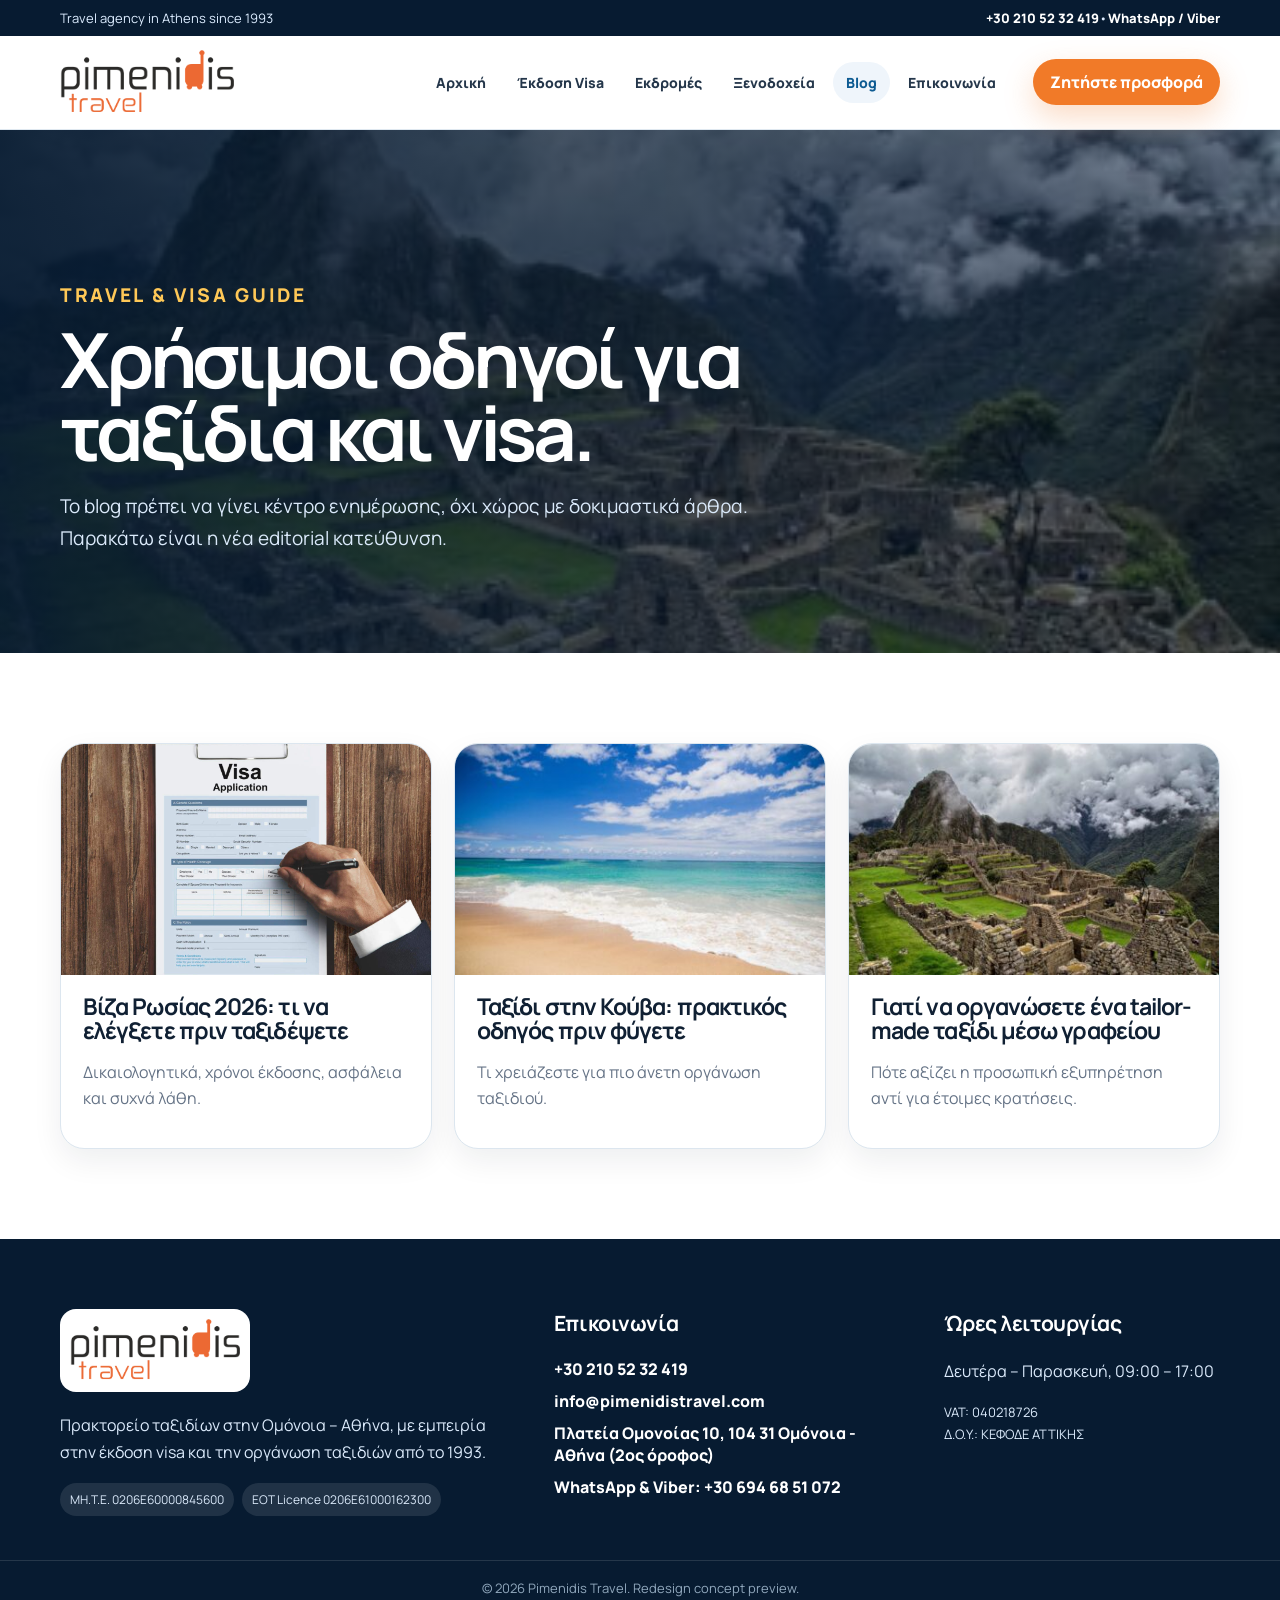
==== blog.html @ 34343a24 "Pimenidis Travel mobile preview" ====
<!doctype html><html lang="el"><head><meta charset="utf-8"><meta name="viewport" content="width=device-width, initial-scale=1"><title>Travel & Visa Blog | Pimenidis Travel</title><meta name="description" content="Χρήσιμοι οδηγοί για visa και ταξίδια από το Pimenidis Travel."><link rel="preconnect" href="https://fonts.googleapis.com"><link rel="preconnect" href="https://fonts.gstatic.com" crossorigin><link href="https://fonts.googleapis.com/css2?family=Manrope:wght@400;500;600;700;800;900&display=swap" rel="stylesheet"><link rel="stylesheet" href="assets/site.css"></head><body><header class="site-header"><div class="topbar"><div>Travel agency in Athens since 1993</div><div><a href="tel:+302105232419">+30 210 52 32 419</a><span>•</span><a href="https://wa.me/306946851072" target="_blank" rel="noopener">WhatsApp / Viber</a></div></div><div class="nav-wrap"><a class="brand" href="index.html"><img src="assets/logo.png" alt="Pimenidis Travel"></a><button class="menu-toggle" aria-label="Άνοιγμα μενού" aria-expanded="false">☰</button><nav class="primary-nav"><a class="" href="index.html">Αρχική</a><a class="" href="ekdosi-visa.html">Έκδοση Visa</a><a class="" href="ekdromes.html">Εκδρομές</a><a class="" href="kratisi-ksenodoxeiou.html">Ξενοδοχεία</a><a class="active" href="blog.html">Blog</a><a class="" href="contact.html">Επικοινωνία</a></nav><a class="nav-cta" href="contact.html#quote">Ζητήστε προσφορά</a></div></header><main><section class="page-hero blog-hero"><div class="wrap"><p class="eyebrow light">Travel & Visa Guide</p><h1>Χρήσιμοι οδηγοί για ταξίδια και visa.</h1><p>Το blog πρέπει να γίνει κέντρο ενημέρωσης, όχι χώρος με δοκιμαστικά άρθρα. Παρακάτω είναι η νέα editorial κατεύθυνση.</p></div></section><section class="wrap article-grid"><article><img src="assets/visa-bg.jpg" alt="Visa documents"><h2>Βίζα Ρωσίας 2026: τι να ελέγξετε πριν ταξιδέψετε</h2><p>Δικαιολογητικά, χρόνοι έκδοσης, ασφάλεια και συχνά λάθη.</p></article><article><img src="assets/blog-beach.jpg" alt="Beach travel"><h2>Ταξίδι στην Κούβα: πρακτικός οδηγός πριν φύγετε</h2><p>Τι χρειάζεστε για πιο άνετη οργάνωση ταξιδιού.</p></article><article><img src="assets/blog-machu.jpg" alt="Travel destination"><h2>Γιατί να οργανώσετε ένα tailor-made ταξίδι μέσω γραφείου</h2><p>Πότε αξίζει η προσωπική εξυπηρέτηση αντί για έτοιμες κρατήσεις.</p></article></section></main><footer class="footer"><div class="wrap footer-grid"><div><img src="assets/logo.png" alt="Pimenidis Travel" class="footer-logo"><p>Πρακτορείο ταξιδίων στην Ομόνοια – Αθήνα, με εμπειρία στην έκδοση visa και την οργάνωση ταξιδιών από το 1993.</p><div class="licences"><span>ΜΗ.Τ.Ε. 0206Ε60000845600</span><span>EOT Licence 0206E61000162300</span></div></div><div><h3>Επικοινωνία</h3><a href="tel:+302105232419">+30 210 52 32 419</a><a href="mailto:info@pimenidistravel.com">info@pimenidistravel.com</a><a href="https://www.google.com/maps/search/?api=1&query=%CE%A0%CE%BB%CE%B1%CF%84%CE%B5%CE%AF%CE%B1%20%CE%9F%CE%BC%CE%BF%CE%BD%CE%BF%CE%AF%CE%B1%CF%82%2010%20104%2031%20%CE%91%CE%B8%CE%AE%CE%BD%CE%B1" target="_blank" rel="noopener">Πλατεία Ομονοίας 10, 104 31 Ομόνοια - Αθήνα (2ος όροφος)</a><a href="https://wa.me/306946851072" target="_blank" rel="noopener">WhatsApp & Viber: +30 694 68 51 072</a></div><div><h3>Ώρες λειτουργίας</h3><p>Δευτέρα – Παρασκευή, 09:00 – 17:00</p><p class="small">VAT: 040218726<br>Δ.Ο.Υ.: ΚΕΦΟΔΕ ΑΤΤΙΚΗΣ</p></div></div><div class="legal">© 2026 Pimenidis Travel. Redesign concept preview.</div></footer><div class="mobile-actions"><a href="tel:+302105232419">Κλήση</a><a href="https://wa.me/306946851072" target="_blank" rel="noopener">WhatsApp</a><a href="ekdosi-visa.html">Visa</a></div><script src="assets/site.js"></script></body></html>
---- assets/site.css ----
:root{--navy:#071b31;--navy2:#0b3357;--blue:#0d5b92;--orange:#f17a28;--gold:#ffc857;--ink:#102033;--muted:#657386;--paper:#ffffff;--soft:#f5f8fb;--line:#dce6ef;--radius:24px;--shadow:0 24px 80px rgba(7,27,49,.16)}*{box-sizing:border-box}html{scroll-behavior:smooth}body{margin:0;font-family:Manrope,system-ui,-apple-system,Segoe UI,sans-serif;color:var(--ink);background:#fff}a{color:inherit}img{max-width:100%;display:block}.wrap{width:min(1160px,calc(100% - 40px));margin:0 auto}.topbar{background:var(--navy);color:#dcecff;font-size:13px;display:flex;justify-content:space-between;gap:18px;padding:9px max(20px,calc((100vw - 1160px)/2));align-items:center}.topbar a{color:#fff;text-decoration:none;font-weight:800}.nav-wrap{position:sticky;top:0;z-index:20;background:rgba(255,255,255,.92);backdrop-filter:blur(16px);border-bottom:1px solid rgba(220,230,239,.9);display:flex;align-items:center;gap:24px;padding:14px max(20px,calc((100vw - 1160px)/2))}.brand img{width:174px;height:auto}.primary-nav{display:flex;gap:5px;align-items:center;margin-left:auto}.primary-nav a{padding:11px 13px;text-decoration:none;border-radius:999px;color:#24364a;font-weight:800;font-size:14px}.primary-nav a:hover,.primary-nav a.active{background:#eff5fb;color:var(--blue)}.nav-cta{background:var(--orange);color:#fff;text-decoration:none;padding:12px 17px;border-radius:999px;font-weight:900;box-shadow:0 12px 30px rgba(241,122,40,.27)}.menu-toggle{display:none;border:0;background:#eef4fa;border-radius:12px;padding:10px 12px;font-size:22px}.hero{position:relative;min-height:720px;display:grid;align-items:center;overflow:hidden}.hero-bg{position:absolute;inset:0;background:linear-gradient(90deg,rgba(7,27,49,.96),rgba(7,27,49,.72),rgba(7,27,49,.2)),url('hero-travel.jpg') center/cover no-repeat;transform:scale(1.02)}.hero-grid{position:relative;display:grid;grid-template-columns:1fr 360px;gap:44px;align-items:center}.eyebrow{text-transform:uppercase;letter-spacing:.14em;font-size:12px;font-weight:900;color:var(--orange);margin:0 0 12px}.eyebrow.light{color:var(--gold)}h1,h2,h3,p{margin-top:0}h1{font-size:clamp(42px,6vw,76px);line-height:.96;letter-spacing:-.055em;margin-bottom:22px}h2{font-size:clamp(28px,3vw,46px);line-height:1.04;letter-spacing:-.04em;margin-bottom:16px}h3{font-size:21px;letter-spacing:-.02em}.hero-copy{color:#fff}.hero-copy .lead{font-size:20px;line-height:1.65;color:#d7e8f7;max-width:700px}.hero-actions{display:flex;gap:14px;flex-wrap:wrap;margin:30px 0}.btn{display:inline-flex;align-items:center;justify-content:center;min-height:48px;border:0;border-radius:999px;padding:13px 21px;text-decoration:none;font-weight:900;cursor:pointer;font-family:inherit;font-size:15px}.btn.primary{background:var(--orange);color:#fff;box-shadow:0 18px 40px rgba(241,122,40,.28)}.btn.ghost{background:rgba(255,255,255,.12);border:1px solid rgba(255,255,255,.28);color:#fff}.trust-row{display:flex;gap:10px;flex-wrap:wrap}.trust-row span{background:rgba(255,255,255,.11);border:1px solid rgba(255,255,255,.16);border-radius:999px;padding:9px 12px;font-size:13px;color:#eaf5ff;font-weight:800}.hero-card{background:#fff;border-radius:var(--radius);padding:28px;box-shadow:var(--shadow)}.hero-card p{color:var(--muted);line-height:1.65}.quick{display:block;text-decoration:none;border:1px solid var(--line);border-radius:16px;padding:14px 15px;margin-top:12px;font-weight:900;color:var(--navy)}.quick.whatsapp{background:#eefaf2;border-color:#c9efd5;color:#16713a}.service-intro,.process,.faq,.article-grid{padding:90px 0}.service-grid{display:grid;grid-template-columns:repeat(4,1fr);gap:18px}.service-card{background:#fff;border:1px solid var(--line);border-radius:var(--radius);padding:26px;text-decoration:none;min-height:230px;box-shadow:0 12px 40px rgba(7,27,49,.06);transition:.25s transform,.25s box-shadow}.service-card:hover{transform:translateY(-5px);box-shadow:var(--shadow)}.service-card span{color:var(--orange);font-weight:900}.service-card p{color:var(--muted);line-height:1.65}.service-card.hot{background:linear-gradient(145deg,var(--navy),var(--blue));color:#fff}.service-card.hot p{color:#dcecff}.visa-band{background:linear-gradient(135deg,var(--navy),#0b416a);color:#fff;padding:80px 0}.visa-band p{color:#dbeafb;line-height:1.75}.visa-band-grid{display:grid;grid-template-columns:.9fr 1.1fr;gap:50px;align-items:center}.country-grid{display:grid;grid-template-columns:repeat(3,1fr);gap:14px}.country-grid a{background:rgba(255,255,255,.10);border:1px solid rgba(255,255,255,.18);border-radius:18px;padding:22px;text-decoration:none;font-weight:900;text-align:center}.steps{display:grid;grid-template-columns:repeat(3,1fr);gap:18px}.steps>div{background:var(--soft);border:1px solid var(--line);border-radius:var(--radius);padding:28px}.steps b{display:grid;place-items:center;width:42px;height:42px;background:var(--orange);color:#fff;border-radius:50%;margin-bottom:18px}.steps p,.split p,.notice p{color:var(--muted);line-height:1.7}.split{display:grid;grid-template-columns:1.05fr .95fr;gap:50px;align-items:center;padding:20px 0 90px}.split img{border-radius:32px;box-shadow:var(--shadow);aspect-ratio:4/3;object-fit:cover}.faq{padding-top:10px}.faq details{border:1px solid var(--line);border-radius:18px;margin:12px 0;padding:18px 20px;background:#fff}.faq summary{font-weight:900;cursor:pointer}.faq p{color:var(--muted);line-height:1.7;margin:12px 0 0}.page-hero{min-height:470px;display:grid;align-items:end;color:#fff;padding:150px 0 80px;background:linear-gradient(90deg,rgba(7,27,49,.94),rgba(7,27,49,.55)),url('visa-bg.jpg') center/cover no-repeat}.page-hero h1{max-width:850px}.page-hero p{max-width:720px;color:#dbeafb;font-size:19px;line-height:1.65}.trips-hero{background-image:linear-gradient(90deg,rgba(7,27,49,.94),rgba(7,27,49,.44)),url('travel-bg.jpg')}.hotel-hero{background-image:linear-gradient(90deg,rgba(7,27,49,.94),rgba(7,27,49,.52)),url('hero-travel.jpg')}.blog-hero{background-image:linear-gradient(90deg,rgba(7,27,49,.94),rgba(7,27,49,.45)),url('blog-machu.jpg')}.contact-hero{background-image:linear-gradient(90deg,rgba(7,27,49,.94),rgba(7,27,49,.55)),url('office-map.png')}.notice,.promo{background:#fff7ee;border:1px solid #ffd7bb;border-radius:22px;padding:24px;margin:60px 0 26px;line-height:1.7}.cards.countries{display:grid;grid-template-columns:repeat(3,1fr);gap:18px;margin:26px 0 80px}.cards article{background:#fff;border:1px solid var(--line);border-radius:var(--radius);padding:26px;box-shadow:0 12px 30px rgba(7,27,49,.06)}.cards p{color:var(--muted);line-height:1.7}.promo{background:linear-gradient(135deg,#fff7ee,#fff);margin-top:70px}.promo span{display:inline-block;background:var(--orange);color:#fff;font-weight:900;border-radius:999px;padding:7px 11px;margin-bottom:14px}.article-grid{display:grid;grid-template-columns:repeat(3,1fr);gap:22px}.article-grid article{border:1px solid var(--line);border-radius:var(--radius);overflow:hidden;background:#fff;box-shadow:0 12px 30px rgba(7,27,49,.07)}.article-grid img{aspect-ratio:16/10;object-fit:cover;width:100%}.article-grid h2,.article-grid p{padding:0 22px}.article-grid h2{font-size:23px;margin-top:20px}.article-grid p{color:var(--muted);line-height:1.65;padding-bottom:20px}.form-section,.contact-grid{padding:80px 0;display:grid;grid-template-columns:.85fr 1.15fr;gap:44px;align-items:start}.smart-form,.contact-panel{background:#fff;border:1px solid var(--line);border-radius:var(--radius);padding:28px;box-shadow:var(--shadow)}.smart-form{display:grid;gap:16px}.smart-form label{display:grid;gap:7px;font-weight:900;color:#23364c}.smart-form input,.smart-form textarea,.smart-form select{width:100%;border:1px solid var(--line);border-radius:14px;padding:14px;font:inherit}.smart-form textarea{min-height:130px;resize:vertical}.contact-panel a{display:block;text-decoration:none;padding:13px 0;border-bottom:1px solid var(--line);font-weight:900;color:var(--blue)}.contact-panel img{border-radius:20px;margin-top:22px;width:100%;max-height:280px;object-fit:cover}.footer{background:var(--navy);color:#dbeafb;padding:70px 0 20px}.footer-grid{display:grid;grid-template-columns:1.3fr 1fr .8fr;gap:46px}.footer-logo{width:190px;background:#fff;border-radius:16px;padding:10px;margin-bottom:20px}.footer p{line-height:1.7}.footer a{display:block;color:#fff;text-decoration:none;margin:10px 0;font-weight:800}.footer h3{color:#fff}.licences{display:flex;gap:8px;flex-wrap:wrap}.licences span{background:rgba(255,255,255,.1);border-radius:999px;padding:8px 10px;font-size:12px}.small{font-size:13px}.legal{text-align:center;border-top:1px solid rgba(255,255,255,.12);margin-top:44px;padding-top:18px;font-size:13px;color:#91a8bd}.mobile-actions{display:none}.mobile-actions a{flex:1;text-align:center;text-decoration:none;background:var(--navy);color:#fff;padding:13px 8px;font-weight:900;border-right:1px solid rgba(255,255,255,.18)}.mobile-actions a:nth-child(2){background:#147a42}.mobile-actions a:nth-child(3){background:var(--orange)}@media(max-width:980px){.topbar{display:none}.nav-wrap{justify-content:space-between}.menu-toggle{display:block}.primary-nav{position:absolute;display:none;left:20px;right:20px;top:82px;background:#fff;border:1px solid var(--line);border-radius:22px;padding:14px;box-shadow:var(--shadow);flex-direction:column;align-items:stretch}.primary-nav.open{display:flex}.primary-nav a{border-radius:14px}.nav-cta{display:none}.hero{min-height:auto;padding:90px 0 60px}.hero-grid,.visa-band-grid,.split,.form-section,.contact-grid,.footer-grid{grid-template-columns:1fr}.hero-card{max-width:520px}.service-grid,.cards.countries,.article-grid{grid-template-columns:repeat(2,1fr)}.country-grid{grid-template-columns:repeat(2,1fr)}.steps{grid-template-columns:1fr}.mobile-actions{position:fixed;bottom:0;left:0;right:0;z-index:50;display:flex}.footer{padding-bottom:72px}.page-hero{min-height:390px;padding-top:120px}}@media(max-width:640px){.wrap{width:min(100% - 28px,1160px)}.brand img{width:150px}.nav-wrap{padding:12px 14px}.primary-nav{left:14px;right:14px;top:70px}.hero{padding:65px 0 45px}.hero-bg{background-position:center}.hero-copy .lead,.page-hero p{font-size:16px}.hero-actions .btn{width:100%}.trust-row span{width:100%;text-align:center}.service-grid,.cards.countries,.article-grid,.country-grid{grid-template-columns:1fr}.service-intro,.process,.article-grid{padding:62px 0}.visa-band{padding:60px 0}.split{padding-bottom:60px}.page-hero{min-height:360px;padding:110px 0 52px}h1{font-size:40px}.footer-grid{gap:24px}.topbar{font-size:12px}}
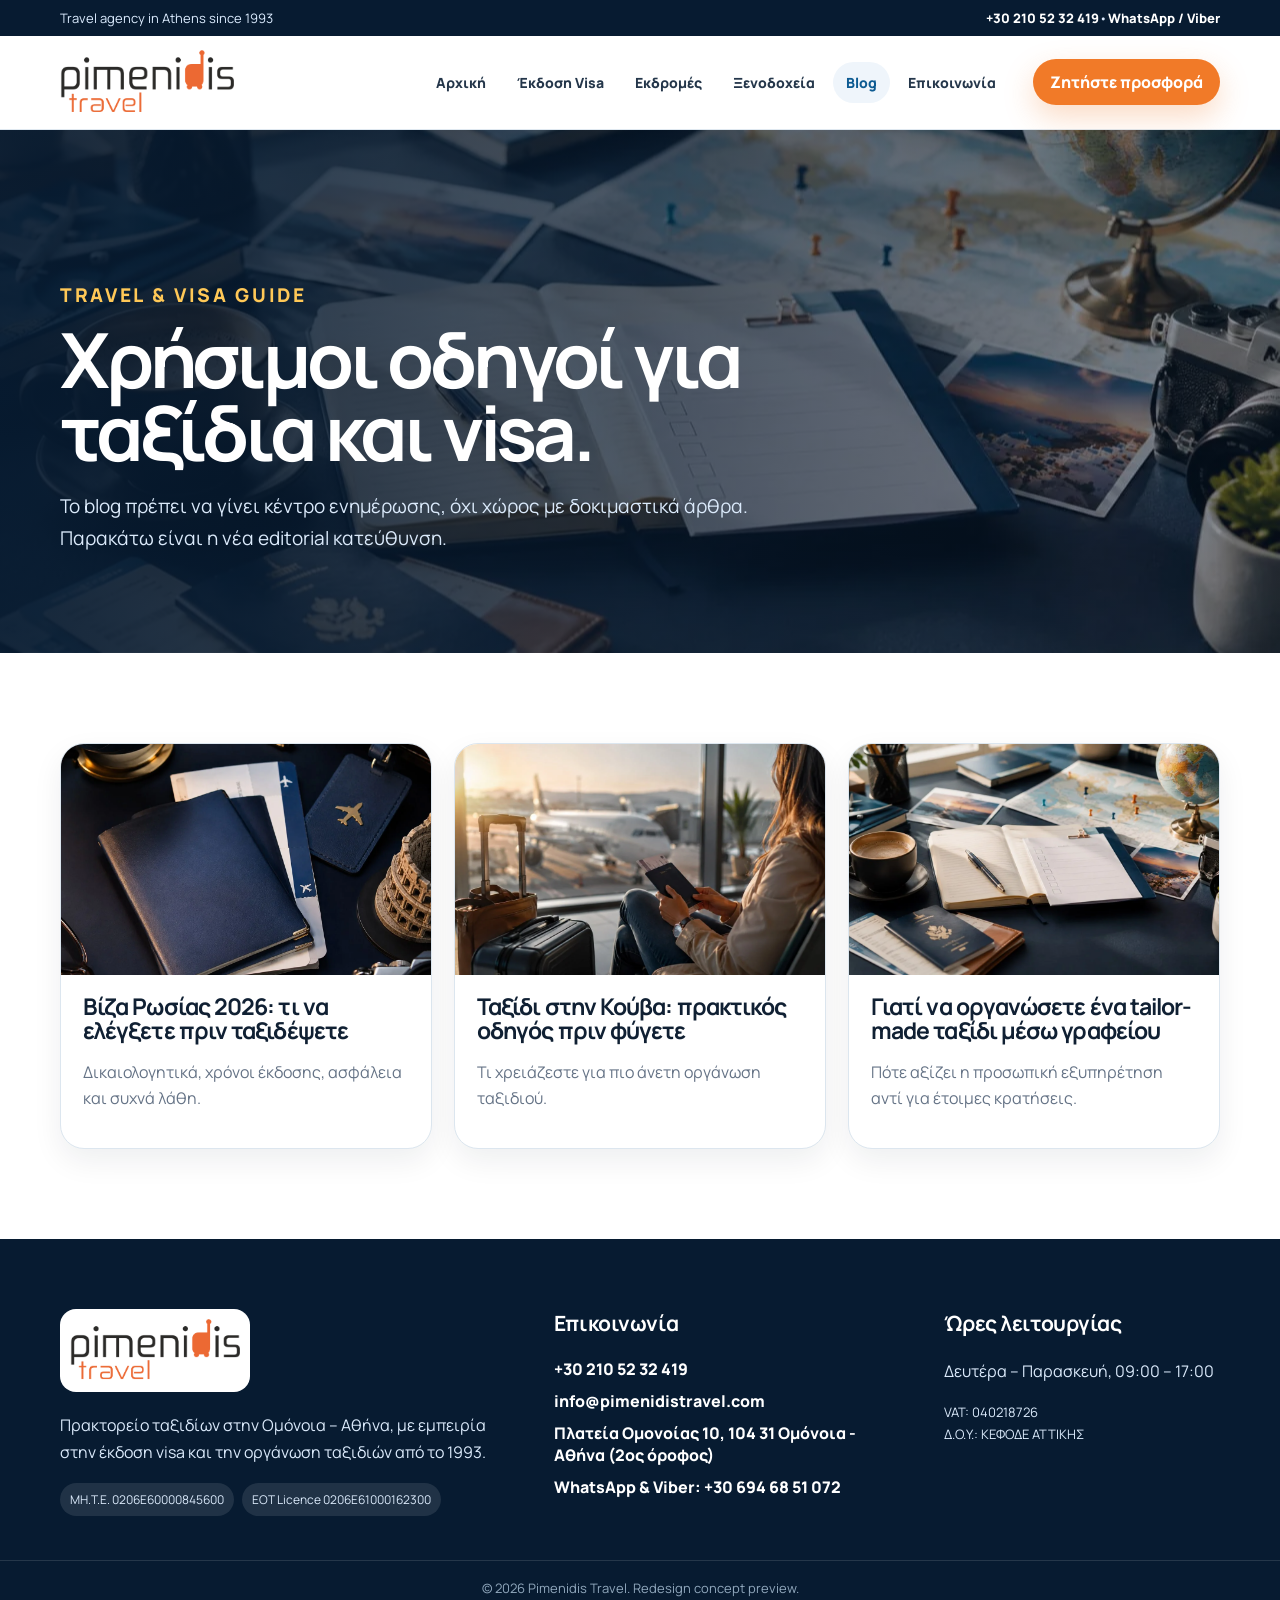
==== commit 108e389b: "Replace preview imagery with new brand visuals" ====
--- a/blog.html
+++ b/blog.html
@@ -1 +1 @@
-<!doctype html><html lang="el"><head><meta charset="utf-8"><meta name="viewport" content="width=device-width, initial-scale=1"><title>Travel & Visa Blog | Pimenidis Travel</title><meta name="description" content="Χρήσιμοι οδηγοί για visa και ταξίδια από το Pimenidis Travel."><link rel="preconnect" href="https://fonts.googleapis.com"><link rel="preconnect" href="https://fonts.gstatic.com" crossorigin><link href="https://fonts.googleapis.com/css2?family=Manrope:wght@400;500;600;700;800;900&display=swap" rel="stylesheet"><link rel="stylesheet" href="assets/site.css"></head><body><header class="site-header"><div class="topbar"><div>Travel agency in Athens since 1993</div><div><a href="tel:+302105232419">+30 210 52 32 419</a><span>•</span><a href="https://wa.me/306946851072" target="_blank" rel="noopener">WhatsApp / Viber</a></div></div><div class="nav-wrap"><a class="brand" href="index.html"><img src="assets/logo.png" alt="Pimenidis Travel"></a><button class="menu-toggle" aria-label="Άνοιγμα μενού" aria-expanded="false">☰</button><nav class="primary-nav"><a class="" href="index.html">Αρχική</a><a class="" href="ekdosi-visa.html">Έκδοση Visa</a><a class="" href="ekdromes.html">Εκδρομές</a><a class="" href="kratisi-ksenodoxeiou.html">Ξενοδοχεία</a><a class="active" href="blog.html">Blog</a><a class="" href="contact.html">Επικοινωνία</a></nav><a class="nav-cta" href="contact.html#quote">Ζητήστε προσφορά</a></div></header><main><section class="page-hero blog-hero"><div class="wrap"><p class="eyebrow light">Travel & Visa Guide</p><h1>Χρήσιμοι οδηγοί για ταξίδια και visa.</h1><p>Το blog πρέπει να γίνει κέντρο ενημέρωσης, όχι χώρος με δοκιμαστικά άρθρα. Παρακάτω είναι η νέα editorial κατεύθυνση.</p></div></section><section class="wrap article-grid"><article><img src="assets/visa-bg.jpg" alt="Visa documents"><h2>Βίζα Ρωσίας 2026: τι να ελέγξετε πριν ταξιδέψετε</h2><p>Δικαιολογητικά, χρόνοι έκδοσης, ασφάλεια και συχνά λάθη.</p></article><article><img src="assets/blog-beach.jpg" alt="Beach travel"><h2>Ταξίδι στην Κούβα: πρακτικός οδηγός πριν φύγετε</h2><p>Τι χρειάζεστε για πιο άνετη οργάνωση ταξιδιού.</p></article><article><img src="assets/blog-machu.jpg" alt="Travel destination"><h2>Γιατί να οργανώσετε ένα tailor-made ταξίδι μέσω γραφείου</h2><p>Πότε αξίζει η προσωπική εξυπηρέτηση αντί για έτοιμες κρατήσεις.</p></article></section></main><footer class="footer"><div class="wrap footer-grid"><div><img src="assets/logo.png" alt="Pimenidis Travel" class="footer-logo"><p>Πρακτορείο ταξιδίων στην Ομόνοια – Αθήνα, με εμπειρία στην έκδοση visa και την οργάνωση ταξιδιών από το 1993.</p><div class="licences"><span>ΜΗ.Τ.Ε. 0206Ε60000845600</span><span>EOT Licence 0206E61000162300</span></div></div><div><h3>Επικοινωνία</h3><a href="tel:+302105232419">+30 210 52 32 419</a><a href="mailto:info@pimenidistravel.com">info@pimenidistravel.com</a><a href="https://www.google.com/maps/search/?api=1&query=%CE%A0%CE%BB%CE%B1%CF%84%CE%B5%CE%AF%CE%B1%20%CE%9F%CE%BC%CE%BF%CE%BD%CE%BF%CE%AF%CE%B1%CF%82%2010%20104%2031%20%CE%91%CE%B8%CE%AE%CE%BD%CE%B1" target="_blank" rel="noopener">Πλατεία Ομονοίας 10, 104 31 Ομόνοια - Αθήνα (2ος όροφος)</a><a href="https://wa.me/306946851072" target="_blank" rel="noopener">WhatsApp & Viber: +30 694 68 51 072</a></div><div><h3>Ώρες λειτουργίας</h3><p>Δευτέρα – Παρασκευή, 09:00 – 17:00</p><p class="small">VAT: 040218726<br>Δ.Ο.Υ.: ΚΕΦΟΔΕ ΑΤΤΙΚΗΣ</p></div></div><div class="legal">© 2026 Pimenidis Travel. Redesign concept preview.</div></footer><div class="mobile-actions"><a href="tel:+302105232419">Κλήση</a><a href="https://wa.me/306946851072" target="_blank" rel="noopener">WhatsApp</a><a href="ekdosi-visa.html">Visa</a></div><script src="assets/site.js"></script></body></html>+<!doctype html><html lang="el"><head><meta charset="utf-8"><meta name="viewport" content="width=device-width, initial-scale=1"><title>Travel & Visa Blog | Pimenidis Travel</title><meta name="description" content="Χρήσιμοι οδηγοί για visa και ταξίδια από το Pimenidis Travel."><link rel="preconnect" href="https://fonts.googleapis.com"><link rel="preconnect" href="https://fonts.gstatic.com" crossorigin><link href="https://fonts.googleapis.com/css2?family=Manrope:wght@400;500;600;700;800;900&display=swap" rel="stylesheet"><link rel="stylesheet" href="assets/site.css"></head><body><header class="site-header"><div class="topbar"><div>Travel agency in Athens since 1993</div><div><a href="tel:+302105232419">+30 210 52 32 419</a><span>•</span><a href="https://wa.me/306946851072" target="_blank" rel="noopener">WhatsApp / Viber</a></div></div><div class="nav-wrap"><a class="brand" href="index.html"><img src="assets/logo.png" alt="Pimenidis Travel"></a><button class="menu-toggle" aria-label="Άνοιγμα μενού" aria-expanded="false">☰</button><nav class="primary-nav"><a class="" href="index.html">Αρχική</a><a class="" href="ekdosi-visa.html">Έκδοση Visa</a><a class="" href="ekdromes.html">Εκδρομές</a><a class="" href="kratisi-ksenodoxeiou.html">Ξενοδοχεία</a><a class="active" href="blog.html">Blog</a><a class="" href="contact.html">Επικοινωνία</a></nav><a class="nav-cta" href="contact.html#quote">Ζητήστε προσφορά</a></div></header><main><section class="page-hero blog-hero"><div class="wrap"><p class="eyebrow light">Travel & Visa Guide</p><h1>Χρήσιμοι οδηγοί για ταξίδια και visa.</h1><p>Το blog πρέπει να γίνει κέντρο ενημέρωσης, όχι χώρος με δοκιμαστικά άρθρα. Παρακάτω είναι η νέα editorial κατεύθυνση.</p></div></section><section class="wrap article-grid"><article><img src="assets/new-visa-flatlay.webp" alt="Visa documents"><h2>Βίζα Ρωσίας 2026: τι να ελέγξετε πριν ταξιδέψετε</h2><p>Δικαιολογητικά, χρόνοι έκδοσης, ασφάλεια και συχνά λάθη.</p></article><article><img src="assets/new-airport-traveler.webp" alt="Beach travel"><h2>Ταξίδι στην Κούβα: πρακτικός οδηγός πριν φύγετε</h2><p>Τι χρειάζεστε για πιο άνετη οργάνωση ταξιδιού.</p></article><article><img src="assets/new-travel-guide-flatlay.webp" alt="Travel destination"><h2>Γιατί να οργανώσετε ένα tailor-made ταξίδι μέσω γραφείου</h2><p>Πότε αξίζει η προσωπική εξυπηρέτηση αντί για έτοιμες κρατήσεις.</p></article></section></main><footer class="footer"><div class="wrap footer-grid"><div><img src="assets/logo.png" alt="Pimenidis Travel" class="footer-logo"><p>Πρακτορείο ταξιδίων στην Ομόνοια – Αθήνα, με εμπειρία στην έκδοση visa και την οργάνωση ταξιδιών από το 1993.</p><div class="licences"><span>ΜΗ.Τ.Ε. 0206Ε60000845600</span><span>EOT Licence 0206E61000162300</span></div></div><div><h3>Επικοινωνία</h3><a href="tel:+302105232419">+30 210 52 32 419</a><a href="mailto:info@pimenidistravel.com">info@pimenidistravel.com</a><a href="https://www.google.com/maps/search/?api=1&query=%CE%A0%CE%BB%CE%B1%CF%84%CE%B5%CE%AF%CE%B1%20%CE%9F%CE%BC%CE%BF%CE%BD%CE%BF%CE%AF%CE%B1%CF%82%2010%20104%2031%20%CE%91%CE%B8%CE%AE%CE%BD%CE%B1" target="_blank" rel="noopener">Πλατεία Ομονοίας 10, 104 31 Ομόνοια - Αθήνα (2ος όροφος)</a><a href="https://wa.me/306946851072" target="_blank" rel="noopener">WhatsApp & Viber: +30 694 68 51 072</a></div><div><h3>Ώρες λειτουργίας</h3><p>Δευτέρα – Παρασκευή, 09:00 – 17:00</p><p class="small">VAT: 040218726<br>Δ.Ο.Υ.: ΚΕΦΟΔΕ ΑΤΤΙΚΗΣ</p></div></div><div class="legal">© 2026 Pimenidis Travel. Redesign concept preview.</div></footer><div class="mobile-actions"><a href="tel:+302105232419">Κλήση</a><a href="https://wa.me/306946851072" target="_blank" rel="noopener">WhatsApp</a><a href="ekdosi-visa.html">Visa</a></div><script src="assets/site.js"></script></body></html>
--- a/assets/site.css
+++ b/assets/site.css
@@ -1 +1,7 @@
-:root{--navy:#071b31;--navy2:#0b3357;--blue:#0d5b92;--orange:#f17a28;--gold:#ffc857;--ink:#102033;--muted:#657386;--paper:#ffffff;--soft:#f5f8fb;--line:#dce6ef;--radius:24px;--shadow:0 24px 80px rgba(7,27,49,.16)}*{box-sizing:border-box}html{scroll-behavior:smooth}body{margin:0;font-family:Manrope,system-ui,-apple-system,Segoe UI,sans-serif;color:var(--ink);background:#fff}a{color:inherit}img{max-width:100%;display:block}.wrap{width:min(1160px,calc(100% - 40px));margin:0 auto}.topbar{background:var(--navy);color:#dcecff;font-size:13px;display:flex;justify-content:space-between;gap:18px;padding:9px max(20px,calc((100vw - 1160px)/2));align-items:center}.topbar a{color:#fff;text-decoration:none;font-weight:800}.nav-wrap{position:sticky;top:0;z-index:20;background:rgba(255,255,255,.92);backdrop-filter:blur(16px);border-bottom:1px solid rgba(220,230,239,.9);display:flex;align-items:center;gap:24px;padding:14px max(20px,calc((100vw - 1160px)/2))}.brand img{width:174px;height:auto}.primary-nav{display:flex;gap:5px;align-items:center;margin-left:auto}.primary-nav a{padding:11px 13px;text-decoration:none;border-radius:999px;color:#24364a;font-weight:800;font-size:14px}.primary-nav a:hover,.primary-nav a.active{background:#eff5fb;color:var(--blue)}.nav-cta{background:var(--orange);color:#fff;text-decoration:none;padding:12px 17px;border-radius:999px;font-weight:900;box-shadow:0 12px 30px rgba(241,122,40,.27)}.menu-toggle{display:none;border:0;background:#eef4fa;border-radius:12px;padding:10px 12px;font-size:22px}.hero{position:relative;min-height:720px;display:grid;align-items:center;overflow:hidden}.hero-bg{position:absolute;inset:0;background:linear-gradient(90deg,rgba(7,27,49,.96),rgba(7,27,49,.72),rgba(7,27,49,.2)),url('hero-travel.jpg') center/cover no-repeat;transform:scale(1.02)}.hero-grid{position:relative;display:grid;grid-template-columns:1fr 360px;gap:44px;align-items:center}.eyebrow{text-transform:uppercase;letter-spacing:.14em;font-size:12px;font-weight:900;color:var(--orange);margin:0 0 12px}.eyebrow.light{color:var(--gold)}h1,h2,h3,p{margin-top:0}h1{font-size:clamp(42px,6vw,76px);line-height:.96;letter-spacing:-.055em;margin-bottom:22px}h2{font-size:clamp(28px,3vw,46px);line-height:1.04;letter-spacing:-.04em;margin-bottom:16px}h3{font-size:21px;letter-spacing:-.02em}.hero-copy{color:#fff}.hero-copy .lead{font-size:20px;line-height:1.65;color:#d7e8f7;max-width:700px}.hero-actions{display:flex;gap:14px;flex-wrap:wrap;margin:30px 0}.btn{display:inline-flex;align-items:center;justify-content:center;min-height:48px;border:0;border-radius:999px;padding:13px 21px;text-decoration:none;font-weight:900;cursor:pointer;font-family:inherit;font-size:15px}.btn.primary{background:var(--orange);color:#fff;box-shadow:0 18px 40px rgba(241,122,40,.28)}.btn.ghost{background:rgba(255,255,255,.12);border:1px solid rgba(255,255,255,.28);color:#fff}.trust-row{display:flex;gap:10px;flex-wrap:wrap}.trust-row span{background:rgba(255,255,255,.11);border:1px solid rgba(255,255,255,.16);border-radius:999px;padding:9px 12px;font-size:13px;color:#eaf5ff;font-weight:800}.hero-card{background:#fff;border-radius:var(--radius);padding:28px;box-shadow:var(--shadow)}.hero-card p{color:var(--muted);line-height:1.65}.quick{display:block;text-decoration:none;border:1px solid var(--line);border-radius:16px;padding:14px 15px;margin-top:12px;font-weight:900;color:var(--navy)}.quick.whatsapp{background:#eefaf2;border-color:#c9efd5;color:#16713a}.service-intro,.process,.faq,.article-grid{padding:90px 0}.service-grid{display:grid;grid-template-columns:repeat(4,1fr);gap:18px}.service-card{background:#fff;border:1px solid var(--line);border-radius:var(--radius);padding:26px;text-decoration:none;min-height:230px;box-shadow:0 12px 40px rgba(7,27,49,.06);transition:.25s transform,.25s box-shadow}.service-card:hover{transform:translateY(-5px);box-shadow:var(--shadow)}.service-card span{color:var(--orange);font-weight:900}.service-card p{color:var(--muted);line-height:1.65}.service-card.hot{background:linear-gradient(145deg,var(--navy),var(--blue));color:#fff}.service-card.hot p{color:#dcecff}.visa-band{background:linear-gradient(135deg,var(--navy),#0b416a);color:#fff;padding:80px 0}.visa-band p{color:#dbeafb;line-height:1.75}.visa-band-grid{display:grid;grid-template-columns:.9fr 1.1fr;gap:50px;align-items:center}.country-grid{display:grid;grid-template-columns:repeat(3,1fr);gap:14px}.country-grid a{background:rgba(255,255,255,.10);border:1px solid rgba(255,255,255,.18);border-radius:18px;padding:22px;text-decoration:none;font-weight:900;text-align:center}.steps{display:grid;grid-template-columns:repeat(3,1fr);gap:18px}.steps>div{background:var(--soft);border:1px solid var(--line);border-radius:var(--radius);padding:28px}.steps b{display:grid;place-items:center;width:42px;height:42px;background:var(--orange);color:#fff;border-radius:50%;margin-bottom:18px}.steps p,.split p,.notice p{color:var(--muted);line-height:1.7}.split{display:grid;grid-template-columns:1.05fr .95fr;gap:50px;align-items:center;padding:20px 0 90px}.split img{border-radius:32px;box-shadow:var(--shadow);aspect-ratio:4/3;object-fit:cover}.faq{padding-top:10px}.faq details{border:1px solid var(--line);border-radius:18px;margin:12px 0;padding:18px 20px;background:#fff}.faq summary{font-weight:900;cursor:pointer}.faq p{color:var(--muted);line-height:1.7;margin:12px 0 0}.page-hero{min-height:470px;display:grid;align-items:end;color:#fff;padding:150px 0 80px;background:linear-gradient(90deg,rgba(7,27,49,.94),rgba(7,27,49,.55)),url('visa-bg.jpg') center/cover no-repeat}.page-hero h1{max-width:850px}.page-hero p{max-width:720px;color:#dbeafb;font-size:19px;line-height:1.65}.trips-hero{background-image:linear-gradient(90deg,rgba(7,27,49,.94),rgba(7,27,49,.44)),url('travel-bg.jpg')}.hotel-hero{background-image:linear-gradient(90deg,rgba(7,27,49,.94),rgba(7,27,49,.52)),url('hero-travel.jpg')}.blog-hero{background-image:linear-gradient(90deg,rgba(7,27,49,.94),rgba(7,27,49,.45)),url('blog-machu.jpg')}.contact-hero{background-image:linear-gradient(90deg,rgba(7,27,49,.94),rgba(7,27,49,.55)),url('office-map.png')}.notice,.promo{background:#fff7ee;border:1px solid #ffd7bb;border-radius:22px;padding:24px;margin:60px 0 26px;line-height:1.7}.cards.countries{display:grid;grid-template-columns:repeat(3,1fr);gap:18px;margin:26px 0 80px}.cards article{background:#fff;border:1px solid var(--line);border-radius:var(--radius);padding:26px;box-shadow:0 12px 30px rgba(7,27,49,.06)}.cards p{color:var(--muted);line-height:1.7}.promo{background:linear-gradient(135deg,#fff7ee,#fff);margin-top:70px}.promo span{display:inline-block;background:var(--orange);color:#fff;font-weight:900;border-radius:999px;padding:7px 11px;margin-bottom:14px}.article-grid{display:grid;grid-template-columns:repeat(3,1fr);gap:22px}.article-grid article{border:1px solid var(--line);border-radius:var(--radius);overflow:hidden;background:#fff;box-shadow:0 12px 30px rgba(7,27,49,.07)}.article-grid img{aspect-ratio:16/10;object-fit:cover;width:100%}.article-grid h2,.article-grid p{padding:0 22px}.article-grid h2{font-size:23px;margin-top:20px}.article-grid p{color:var(--muted);line-height:1.65;padding-bottom:20px}.form-section,.contact-grid{padding:80px 0;display:grid;grid-template-columns:.85fr 1.15fr;gap:44px;align-items:start}.smart-form,.contact-panel{background:#fff;border:1px solid var(--line);border-radius:var(--radius);padding:28px;box-shadow:var(--shadow)}.smart-form{display:grid;gap:16px}.smart-form label{display:grid;gap:7px;font-weight:900;color:#23364c}.smart-form input,.smart-form textarea,.smart-form select{width:100%;border:1px solid var(--line);border-radius:14px;padding:14px;font:inherit}.smart-form textarea{min-height:130px;resize:vertical}.contact-panel a{display:block;text-decoration:none;padding:13px 0;border-bottom:1px solid var(--line);font-weight:900;color:var(--blue)}.contact-panel img{border-radius:20px;margin-top:22px;width:100%;max-height:280px;object-fit:cover}.footer{background:var(--navy);color:#dbeafb;padding:70px 0 20px}.footer-grid{display:grid;grid-template-columns:1.3fr 1fr .8fr;gap:46px}.footer-logo{width:190px;background:#fff;border-radius:16px;padding:10px;margin-bottom:20px}.footer p{line-height:1.7}.footer a{display:block;color:#fff;text-decoration:none;margin:10px 0;font-weight:800}.footer h3{color:#fff}.licences{display:flex;gap:8px;flex-wrap:wrap}.licences span{background:rgba(255,255,255,.1);border-radius:999px;padding:8px 10px;font-size:12px}.small{font-size:13px}.legal{text-align:center;border-top:1px solid rgba(255,255,255,.12);margin-top:44px;padding-top:18px;font-size:13px;color:#91a8bd}.mobile-actions{display:none}.mobile-actions a{flex:1;text-align:center;text-decoration:none;background:var(--navy);color:#fff;padding:13px 8px;font-weight:900;border-right:1px solid rgba(255,255,255,.18)}.mobile-actions a:nth-child(2){background:#147a42}.mobile-actions a:nth-child(3){background:var(--orange)}@media(max-width:980px){.topbar{display:none}.nav-wrap{justify-content:space-between}.menu-toggle{display:block}.primary-nav{position:absolute;display:none;left:20px;right:20px;top:82px;background:#fff;border:1px solid var(--line);border-radius:22px;padding:14px;box-shadow:var(--shadow);flex-direction:column;align-items:stretch}.primary-nav.open{display:flex}.primary-nav a{border-radius:14px}.nav-cta{display:none}.hero{min-height:auto;padding:90px 0 60px}.hero-grid,.visa-band-grid,.split,.form-section,.contact-grid,.footer-grid{grid-template-columns:1fr}.hero-card{max-width:520px}.service-grid,.cards.countries,.article-grid{grid-template-columns:repeat(2,1fr)}.country-grid{grid-template-columns:repeat(2,1fr)}.steps{grid-template-columns:1fr}.mobile-actions{position:fixed;bottom:0;left:0;right:0;z-index:50;display:flex}.footer{padding-bottom:72px}.page-hero{min-height:390px;padding-top:120px}}@media(max-width:640px){.wrap{width:min(100% - 28px,1160px)}.brand img{width:150px}.nav-wrap{padding:12px 14px}.primary-nav{left:14px;right:14px;top:70px}.hero{padding:65px 0 45px}.hero-bg{background-position:center}.hero-copy .lead,.page-hero p{font-size:16px}.hero-actions .btn{width:100%}.trust-row span{width:100%;text-align:center}.service-grid,.cards.countries,.article-grid,.country-grid{grid-template-columns:1fr}.service-intro,.process,.article-grid{padding:62px 0}.visa-band{padding:60px 0}.split{padding-bottom:60px}.page-hero{min-height:360px;padding:110px 0 52px}h1{font-size:40px}.footer-grid{gap:24px}.topbar{font-size:12px}}+:root{--navy:#071b31;--navy2:#0b3357;--blue:#0d5b92;--orange:#f17a28;--gold:#ffc857;--ink:#102033;--muted:#657386;--paper:#ffffff;--soft:#f5f8fb;--line:#dce6ef;--radius:24px;--shadow:0 24px 80px rgba(7,27,49,.16)}*{box-sizing:border-box}html{scroll-behavior:smooth}body{margin:0;font-family:Manrope,system-ui,-apple-system,Segoe UI,sans-serif;color:var(--ink);background:#fff}a{color:inherit}img{max-width:100%;display:block}.wrap{width:min(1160px,calc(100% - 40px));margin:0 auto}.topbar{background:var(--navy);color:#dcecff;font-size:13px;display:flex;justify-content:space-between;gap:18px;padding:9px max(20px,calc((100vw - 1160px)/2));align-items:center}.topbar a{color:#fff;text-decoration:none;font-weight:800}.nav-wrap{position:sticky;top:0;z-index:20;background:rgba(255,255,255,.92);backdrop-filter:blur(16px);border-bottom:1px solid rgba(220,230,239,.9);display:flex;align-items:center;gap:24px;padding:14px max(20px,calc((100vw - 1160px)/2))}.brand img{width:174px;height:auto}.primary-nav{display:flex;gap:5px;align-items:center;margin-left:auto}.primary-nav a{padding:11px 13px;text-decoration:none;border-radius:999px;color:#24364a;font-weight:800;font-size:14px}.primary-nav a:hover,.primary-nav a.active{background:#eff5fb;color:var(--blue)}.nav-cta{background:var(--orange);color:#fff;text-decoration:none;padding:12px 17px;border-radius:999px;font-weight:900;box-shadow:0 12px 30px rgba(241,122,40,.27)}.menu-toggle{display:none;border:0;background:#eef4fa;border-radius:12px;padding:10px 12px;font-size:22px}.hero{position:relative;min-height:720px;display:grid;align-items:center;overflow:hidden}.hero-bg{position:absolute;inset:0;background:linear-gradient(90deg,rgba(7,27,49,.96),rgba(7,27,49,.72),rgba(7,27,49,.2)),url('new-hero-advisor.webp') center/cover no-repeat;transform:scale(1.02)}.hero-grid{position:relative;display:grid;grid-template-columns:1fr 360px;gap:44px;align-items:center}.eyebrow{text-transform:uppercase;letter-spacing:.14em;font-size:12px;font-weight:900;color:var(--orange);margin:0 0 12px}.eyebrow.light{color:var(--gold)}h1,h2,h3,p{margin-top:0}h1{font-size:clamp(42px,6vw,76px);line-height:.96;letter-spacing:-.055em;margin-bottom:22px}h2{font-size:clamp(28px,3vw,46px);line-height:1.04;letter-spacing:-.04em;margin-bottom:16px}h3{font-size:21px;letter-spacing:-.02em}.hero-copy{color:#fff}.hero-copy .lead{font-size:20px;line-height:1.65;color:#d7e8f7;max-width:700px}.hero-actions{display:flex;gap:14px;flex-wrap:wrap;margin:30px 0}.btn{display:inline-flex;align-items:center;justify-content:center;min-height:48px;border:0;border-radius:999px;padding:13px 21px;text-decoration:none;font-weight:900;cursor:pointer;font-family:inherit;font-size:15px}.btn.primary{background:var(--orange);color:#fff;box-shadow:0 18px 40px rgba(241,122,40,.28)}.btn.ghost{background:rgba(255,255,255,.12);border:1px solid rgba(255,255,255,.28);color:#fff}.trust-row{display:flex;gap:10px;flex-wrap:wrap}.trust-row span{background:rgba(255,255,255,.11);border:1px solid rgba(255,255,255,.16);border-radius:999px;padding:9px 12px;font-size:13px;color:#eaf5ff;font-weight:800}.hero-card{background:#fff;border-radius:var(--radius);padding:28px;box-shadow:var(--shadow)}.hero-card p{color:var(--muted);line-height:1.65}.quick{display:block;text-decoration:none;border:1px solid var(--line);border-radius:16px;padding:14px 15px;margin-top:12px;font-weight:900;color:var(--navy)}.quick.whatsapp{background:#eefaf2;border-color:#c9efd5;color:#16713a}.service-intro,.process,.faq,.article-grid{padding:90px 0}.service-grid{display:grid;grid-template-columns:repeat(4,1fr);gap:18px}.service-card{background:#fff;border:1px solid var(--line);border-radius:var(--radius);padding:26px;text-decoration:none;min-height:230px;box-shadow:0 12px 40px rgba(7,27,49,.06);transition:.25s transform,.25s box-shadow}.service-card:hover{transform:translateY(-5px);box-shadow:var(--shadow)}.service-card span{color:var(--orange);font-weight:900}.service-card p{color:var(--muted);line-height:1.65}.service-card.hot{background:linear-gradient(145deg,var(--navy),var(--blue));color:#fff}.service-card.hot p{color:#dcecff}.visa-band{background:linear-gradient(135deg,var(--navy),#0b416a);color:#fff;padding:80px 0}.visa-band p{color:#dbeafb;line-height:1.75}.visa-band-grid{display:grid;grid-template-columns:.9fr 1.1fr;gap:50px;align-items:center}.country-grid{display:grid;grid-template-columns:repeat(3,1fr);gap:14px}.country-grid a{background:rgba(255,255,255,.10);border:1px solid rgba(255,255,255,.18);border-radius:18px;padding:22px;text-decoration:none;font-weight:900;text-align:center}.steps{display:grid;grid-template-columns:repeat(3,1fr);gap:18px}.steps>div{background:var(--soft);border:1px solid var(--line);border-radius:var(--radius);padding:28px}.steps b{display:grid;place-items:center;width:42px;height:42px;background:var(--orange);color:#fff;border-radius:50%;margin-bottom:18px}.steps p,.split p,.notice p{color:var(--muted);line-height:1.7}.split{display:grid;grid-template-columns:1.05fr .95fr;gap:50px;align-items:center;padding:20px 0 90px}.split img{border-radius:32px;box-shadow:var(--shadow);aspect-ratio:4/3;object-fit:cover}.faq{padding-top:10px}.faq details{border:1px solid var(--line);border-radius:18px;margin:12px 0;padding:18px 20px;background:#fff}.faq summary{font-weight:900;cursor:pointer}.faq p{color:var(--muted);line-height:1.7;margin:12px 0 0}.page-hero{min-height:470px;display:grid;align-items:end;color:#fff;padding:150px 0 80px;background:linear-gradient(90deg,rgba(7,27,49,.94),rgba(7,27,49,.55)),url('new-visa-documents.webp') center/cover no-repeat}.page-hero h1{max-width:850px}.page-hero p{max-width:720px;color:#dbeafb;font-size:19px;line-height:1.65}.trips-hero{background-image:linear-gradient(90deg,rgba(7,27,49,.94),rgba(7,27,49,.44)),url('new-excursions-group.webp')}.hotel-hero{background-image:linear-gradient(90deg,rgba(7,27,49,.94),rgba(7,27,49,.52)),url('new-hotel-checkin.webp')}.blog-hero{background-image:linear-gradient(90deg,rgba(7,27,49,.94),rgba(7,27,49,.45)),url('new-travel-guide-flatlay.webp')}.contact-hero{background-image:linear-gradient(90deg,rgba(7,27,49,.94),rgba(7,27,49,.55)),url('new-contact-consultant-phone.webp')}.notice,.promo{background:#fff7ee;border:1px solid #ffd7bb;border-radius:22px;padding:24px;margin:60px 0 26px;line-height:1.7}.cards.countries{display:grid;grid-template-columns:repeat(3,1fr);gap:18px;margin:26px 0 80px}.cards article{background:#fff;border:1px solid var(--line);border-radius:var(--radius);padding:26px;box-shadow:0 12px 30px rgba(7,27,49,.06)}.cards p{color:var(--muted);line-height:1.7}.promo{background:linear-gradient(135deg,#fff7ee,#fff);margin-top:70px}.promo span{display:inline-block;background:var(--orange);color:#fff;font-weight:900;border-radius:999px;padding:7px 11px;margin-bottom:14px}.article-grid{display:grid;grid-template-columns:repeat(3,1fr);gap:22px}.article-grid article{border:1px solid var(--line);border-radius:var(--radius);overflow:hidden;background:#fff;box-shadow:0 12px 30px rgba(7,27,49,.07)}.article-grid img{aspect-ratio:16/10;object-fit:cover;width:100%}.article-grid h2,.article-grid p{padding:0 22px}.article-grid h2{font-size:23px;margin-top:20px}.article-grid p{color:var(--muted);line-height:1.65;padding-bottom:20px}.form-section,.contact-grid{padding:80px 0;display:grid;grid-template-columns:.85fr 1.15fr;gap:44px;align-items:start}.smart-form,.contact-panel{background:#fff;border:1px solid var(--line);border-radius:var(--radius);padding:28px;box-shadow:var(--shadow)}.smart-form{display:grid;gap:16px}.smart-form label{display:grid;gap:7px;font-weight:900;color:#23364c}.smart-form input,.smart-form textarea,.smart-form select{width:100%;border:1px solid var(--line);border-radius:14px;padding:14px;font:inherit}.smart-form textarea{min-height:130px;resize:vertical}.contact-panel a{display:block;text-decoration:none;padding:13px 0;border-bottom:1px solid var(--line);font-weight:900;color:var(--blue)}.contact-panel img{border-radius:20px;margin-top:22px;width:100%;max-height:280px;object-fit:cover}.footer{background:var(--navy);color:#dbeafb;padding:70px 0 20px}.footer-grid{display:grid;grid-template-columns:1.3fr 1fr .8fr;gap:46px}.footer-logo{width:190px;background:#fff;border-radius:16px;padding:10px;margin-bottom:20px}.footer p{line-height:1.7}.footer a{display:block;color:#fff;text-decoration:none;margin:10px 0;font-weight:800}.footer h3{color:#fff}.licences{display:flex;gap:8px;flex-wrap:wrap}.licences span{background:rgba(255,255,255,.1);border-radius:999px;padding:8px 10px;font-size:12px}.small{font-size:13px}.legal{text-align:center;border-top:1px solid rgba(255,255,255,.12);margin-top:44px;padding-top:18px;font-size:13px;color:#91a8bd}.mobile-actions{display:none}.mobile-actions a{flex:1;text-align:center;text-decoration:none;background:var(--navy);color:#fff;padding:13px 8px;font-weight:900;border-right:1px solid rgba(255,255,255,.18)}.mobile-actions a:nth-child(2){background:#147a42}.mobile-actions a:nth-child(3){background:var(--orange)}@media(max-width:980px){.topbar{display:none}.nav-wrap{justify-content:space-between}.menu-toggle{display:block}.primary-nav{position:absolute;display:none;left:20px;right:20px;top:82px;background:#fff;border:1px solid var(--line);border-radius:22px;padding:14px;box-shadow:var(--shadow);flex-direction:column;align-items:stretch}.primary-nav.open{display:flex}.primary-nav a{border-radius:14px}.nav-cta{display:none}.hero{min-height:auto;padding:90px 0 60px}.hero-grid,.visa-band-grid,.split,.form-section,.contact-grid,.footer-grid{grid-template-columns:1fr}.hero-card{max-width:520px}.service-grid,.cards.countries,.article-grid{grid-template-columns:repeat(2,1fr)}.country-grid{grid-template-columns:repeat(2,1fr)}.steps{grid-template-columns:1fr}.mobile-actions{position:fixed;bottom:0;left:0;right:0;z-index:50;display:flex}.footer{padding-bottom:72px}.page-hero{min-height:390px;padding-top:120px}}@media(max-width:640px){.wrap{width:min(100% - 28px,1160px)}.brand img{width:150px}.nav-wrap{padding:12px 14px}.primary-nav{left:14px;right:14px;top:70px}.hero{padding:65px 0 45px}.hero-bg{background-position:center}.hero-copy .lead,.page-hero p{font-size:16px}.hero-actions .btn{width:100%}.trust-row span{width:100%;text-align:center}.service-grid,.cards.countries,.article-grid,.country-grid{grid-template-columns:1fr}.service-intro,.process,.article-grid{padding:62px 0}.visa-band{padding:60px 0}.split{padding-bottom:60px}.page-hero{min-height:360px;padding:110px 0 52px}h1{font-size:40px}.footer-grid{gap:24px}.topbar{font-size:12px}}
+/* new image crop tuning */
+.hero-bg{background-position:center;}
+.contact-hero{background-position:center;}
+.trips-hero{background-position:center;}
+.hotel-hero{background-position:center;}
+.blog-hero{background-position:center;}
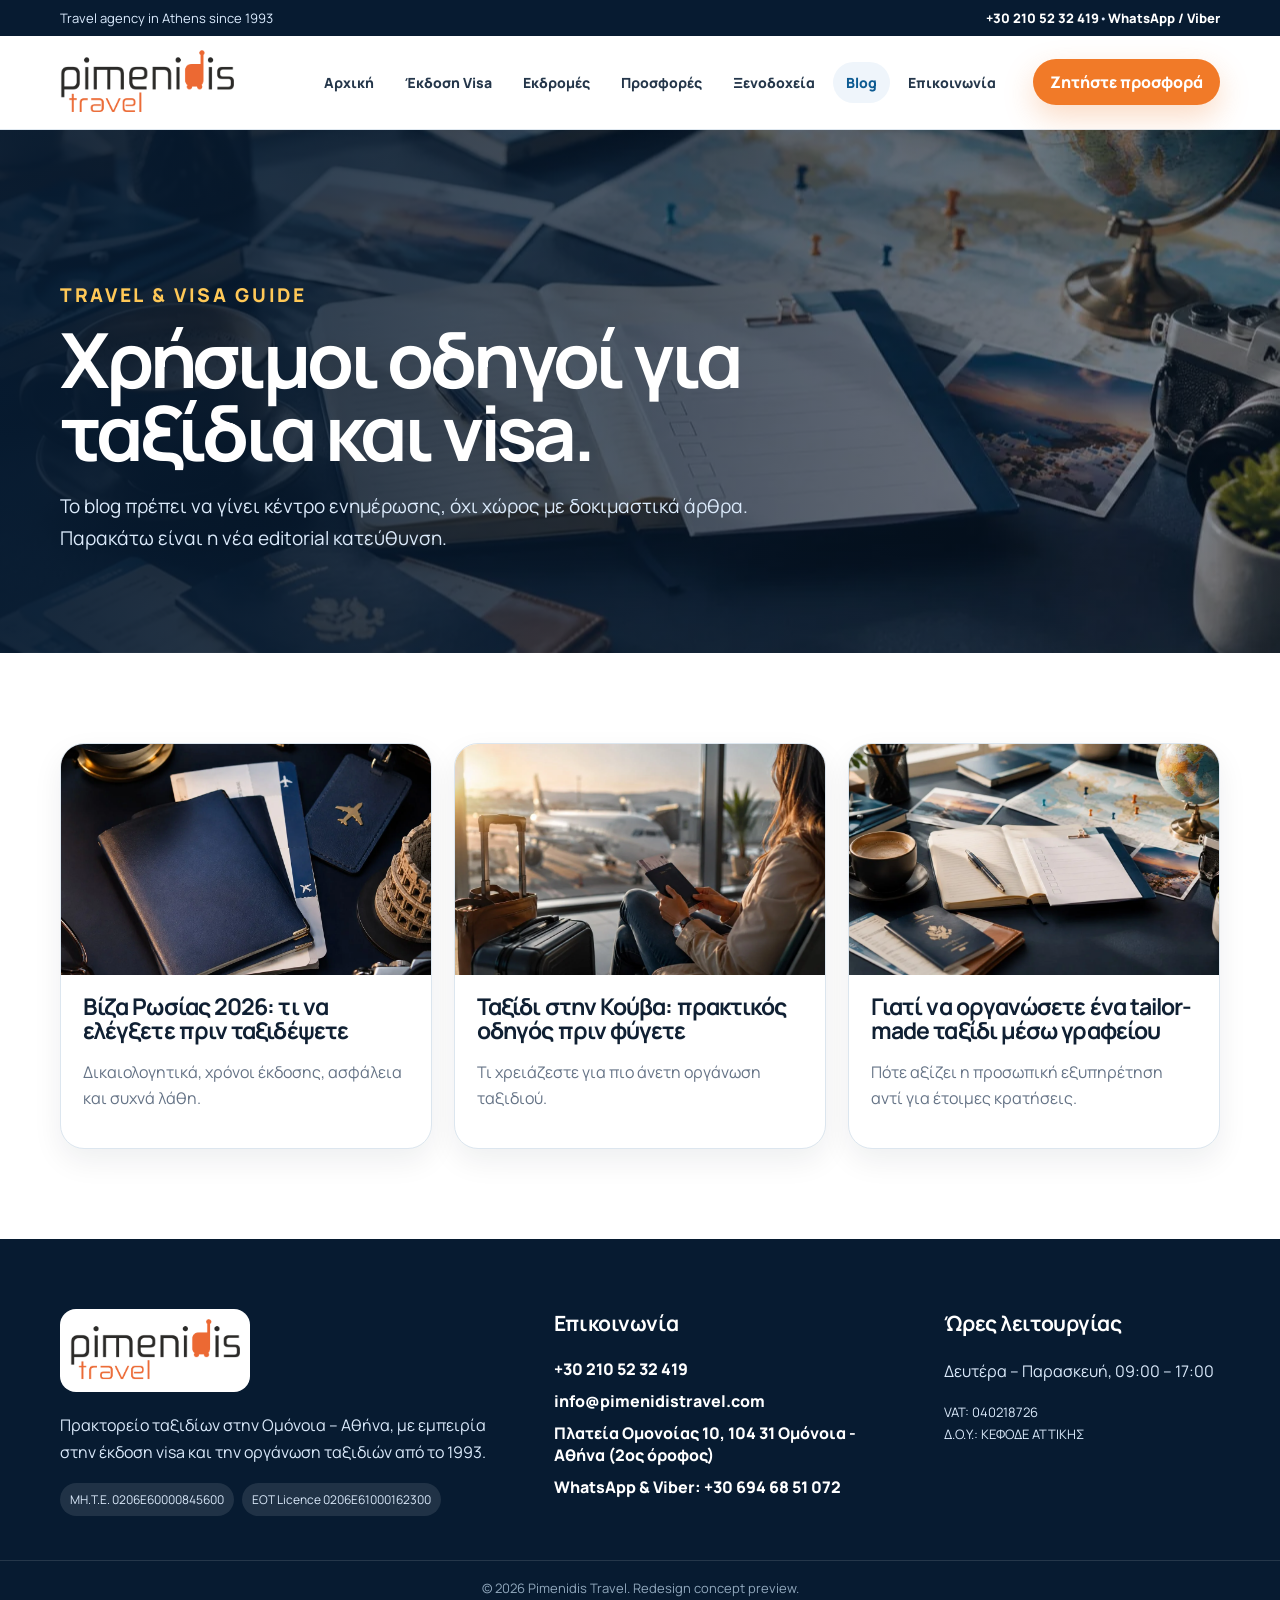
==== commit 0c1796de: "feat: add travel offers category page" ====
--- a/blog.html
+++ b/blog.html
@@ -1 +1,2 @@
-<!doctype html><html lang="el"><head><meta charset="utf-8"><meta name="viewport" content="width=device-width, initial-scale=1"><title>Travel & Visa Blog | Pimenidis Travel</title><meta name="description" content="Χρήσιμοι οδηγοί για visa και ταξίδια από το Pimenidis Travel."><link rel="preconnect" href="https://fonts.googleapis.com"><link rel="preconnect" href="https://fonts.gstatic.com" crossorigin><link href="https://fonts.googleapis.com/css2?family=Manrope:wght@400;500;600;700;800;900&display=swap" rel="stylesheet"><link rel="stylesheet" href="assets/site.css"></head><body><header class="site-header"><div class="topbar"><div>Travel agency in Athens since 1993</div><div><a href="tel:+302105232419">+30 210 52 32 419</a><span>•</span><a href="https://wa.me/306946851072" target="_blank" rel="noopener">WhatsApp / Viber</a></div></div><div class="nav-wrap"><a class="brand" href="index.html"><img src="assets/logo.png" alt="Pimenidis Travel"></a><button class="menu-toggle" aria-label="Άνοιγμα μενού" aria-expanded="false">☰</button><nav class="primary-nav"><a class="" href="index.html">Αρχική</a><a class="" href="ekdosi-visa.html">Έκδοση Visa</a><a class="" href="ekdromes.html">Εκδρομές</a><a class="" href="kratisi-ksenodoxeiou.html">Ξενοδοχεία</a><a class="active" href="blog.html">Blog</a><a class="" href="contact.html">Επικοινωνία</a></nav><a class="nav-cta" href="contact.html#quote">Ζητήστε προσφορά</a></div></header><main><section class="page-hero blog-hero"><div class="wrap"><p class="eyebrow light">Travel & Visa Guide</p><h1>Χρήσιμοι οδηγοί για ταξίδια και visa.</h1><p>Το blog πρέπει να γίνει κέντρο ενημέρωσης, όχι χώρος με δοκιμαστικά άρθρα. Παρακάτω είναι η νέα editorial κατεύθυνση.</p></div></section><section class="wrap article-grid"><article><img src="assets/new-visa-flatlay.webp" alt="Visa documents"><h2>Βίζα Ρωσίας 2026: τι να ελέγξετε πριν ταξιδέψετε</h2><p>Δικαιολογητικά, χρόνοι έκδοσης, ασφάλεια και συχνά λάθη.</p></article><article><img src="assets/new-airport-traveler.webp" alt="Beach travel"><h2>Ταξίδι στην Κούβα: πρακτικός οδηγός πριν φύγετε</h2><p>Τι χρειάζεστε για πιο άνετη οργάνωση ταξιδιού.</p></article><article><img src="assets/new-travel-guide-flatlay.webp" alt="Travel destination"><h2>Γιατί να οργανώσετε ένα tailor-made ταξίδι μέσω γραφείου</h2><p>Πότε αξίζει η προσωπική εξυπηρέτηση αντί για έτοιμες κρατήσεις.</p></article></section></main><footer class="footer"><div class="wrap footer-grid"><div><img src="assets/logo.png" alt="Pimenidis Travel" class="footer-logo"><p>Πρακτορείο ταξιδίων στην Ομόνοια – Αθήνα, με εμπειρία στην έκδοση visa και την οργάνωση ταξιδιών από το 1993.</p><div class="licences"><span>ΜΗ.Τ.Ε. 0206Ε60000845600</span><span>EOT Licence 0206E61000162300</span></div></div><div><h3>Επικοινωνία</h3><a href="tel:+302105232419">+30 210 52 32 419</a><a href="mailto:info@pimenidistravel.com">info@pimenidistravel.com</a><a href="https://www.google.com/maps/search/?api=1&query=%CE%A0%CE%BB%CE%B1%CF%84%CE%B5%CE%AF%CE%B1%20%CE%9F%CE%BC%CE%BF%CE%BD%CE%BF%CE%AF%CE%B1%CF%82%2010%20104%2031%20%CE%91%CE%B8%CE%AE%CE%BD%CE%B1" target="_blank" rel="noopener">Πλατεία Ομονοίας 10, 104 31 Ομόνοια - Αθήνα (2ος όροφος)</a><a href="https://wa.me/306946851072" target="_blank" rel="noopener">WhatsApp & Viber: +30 694 68 51 072</a></div><div><h3>Ώρες λειτουργίας</h3><p>Δευτέρα – Παρασκευή, 09:00 – 17:00</p><p class="small">VAT: 040218726<br>Δ.Ο.Υ.: ΚΕΦΟΔΕ ΑΤΤΙΚΗΣ</p></div></div><div class="legal">© 2026 Pimenidis Travel. Redesign concept preview.</div></footer><div class="mobile-actions"><a href="tel:+302105232419">Κλήση</a><a href="https://wa.me/306946851072" target="_blank" rel="noopener">WhatsApp</a><a href="ekdosi-visa.html">Visa</a></div><script src="assets/site.js"></script></body></html>+<!DOCTYPE html>
+<html lang="el"><head><meta charset="utf-8"/><meta content="width=device-width, initial-scale=1" name="viewport"/><title>Travel &amp; Visa Blog | Pimenidis Travel</title><meta content="Χρήσιμοι οδηγοί για visa και ταξίδια από το Pimenidis Travel." name="description"/><link href="https://fonts.googleapis.com" rel="preconnect"/><link crossorigin="" href="https://fonts.gstatic.com" rel="preconnect"/><link href="https://fonts.googleapis.com/css2?family=Manrope:wght@400;500;600;700;800;900&amp;display=swap" rel="stylesheet"/><link href="assets/site.css?v=newimgs2" rel="stylesheet"/></head><body><header class="site-header"><div class="topbar"><div>Travel agency in Athens since 1993</div><div><a href="tel:+302105232419">+30 210 52 32 419</a><span>•</span><a href="https://wa.me/306946851072" rel="noopener" target="_blank">WhatsApp / Viber</a></div></div><div class="nav-wrap"><a class="brand" href="index.html"><img alt="Pimenidis Travel" src="assets/logo.png"/></a><button aria-expanded="false" aria-label="Άνοιγμα μενού" class="menu-toggle">☰</button><nav class="primary-nav"><a class="" href="index.html">Αρχική</a><a class="" href="ekdosi-visa.html">Έκδοση Visa</a><a class="" href="ekdromes.html">Εκδρομές</a><a class="" href="prosfores.html">Προσφορές</a><a class="" href="kratisi-ksenodoxeiou.html">Ξενοδοχεία</a><a class="active" href="blog.html">Blog</a><a class="" href="contact.html">Επικοινωνία</a></nav><a class="nav-cta" href="contact.html#quote">Ζητήστε προσφορά</a></div></header><main><section class="page-hero blog-hero"><div class="wrap"><p class="eyebrow light">Travel &amp; Visa Guide</p><h1>Χρήσιμοι οδηγοί για ταξίδια και visa.</h1><p>Το blog πρέπει να γίνει κέντρο ενημέρωσης, όχι χώρος με δοκιμαστικά άρθρα. Παρακάτω είναι η νέα editorial κατεύθυνση.</p></div></section><section class="wrap article-grid"><article><img alt="Visa documents" src="assets/new-visa-flatlay.webp"/><h2>Βίζα Ρωσίας 2026: τι να ελέγξετε πριν ταξιδέψετε</h2><p>Δικαιολογητικά, χρόνοι έκδοσης, ασφάλεια και συχνά λάθη.</p></article><article><img alt="Beach travel" src="assets/new-airport-traveler.webp"/><h2>Ταξίδι στην Κούβα: πρακτικός οδηγός πριν φύγετε</h2><p>Τι χρειάζεστε για πιο άνετη οργάνωση ταξιδιού.</p></article><article><img alt="Travel destination" src="assets/new-travel-guide-flatlay.webp"/><h2>Γιατί να οργανώσετε ένα tailor-made ταξίδι μέσω γραφείου</h2><p>Πότε αξίζει η προσωπική εξυπηρέτηση αντί για έτοιμες κρατήσεις.</p></article></section></main><footer class="footer"><div class="wrap footer-grid"><div><img alt="Pimenidis Travel" class="footer-logo" src="assets/logo.png"/><p>Πρακτορείο ταξιδίων στην Ομόνοια – Αθήνα, με εμπειρία στην έκδοση visa και την οργάνωση ταξιδιών από το 1993.</p><div class="licences"><span>ΜΗ.Τ.Ε. 0206Ε60000845600</span><span>EOT Licence 0206E61000162300</span></div></div><div><h3>Επικοινωνία</h3><a href="tel:+302105232419">+30 210 52 32 419</a><a href="mailto:info@pimenidistravel.com">info@pimenidistravel.com</a><a href="https://www.google.com/maps/search/?api=1&amp;query=%CE%A0%CE%BB%CE%B1%CF%84%CE%B5%CE%AF%CE%B1%20%CE%9F%CE%BC%CE%BF%CE%BD%CE%BF%CE%AF%CE%B1%CF%82%2010%20104%2031%20%CE%91%CE%B8%CE%AE%CE%BD%CE%B1" rel="noopener" target="_blank">Πλατεία Ομονοίας 10, 104 31 Ομόνοια - Αθήνα (2ος όροφος)</a><a href="https://wa.me/306946851072" rel="noopener" target="_blank">WhatsApp &amp; Viber: +30 694 68 51 072</a></div><div><h3>Ώρες λειτουργίας</h3><p>Δευτέρα – Παρασκευή, 09:00 – 17:00</p><p class="small">VAT: 040218726<br/>Δ.Ο.Υ.: ΚΕΦΟΔΕ ΑΤΤΙΚΗΣ</p></div></div><div class="legal">© 2026 Pimenidis Travel. Redesign concept preview.</div></footer><div class="mobile-actions"><a href="tel:+302105232419">Κλήση</a><a href="https://wa.me/306946851072" rel="noopener" target="_blank">WhatsApp</a><a href="ekdosi-visa.html">Visa</a></div><script src="assets/site.js?v=newimgs2"></script></body></html>
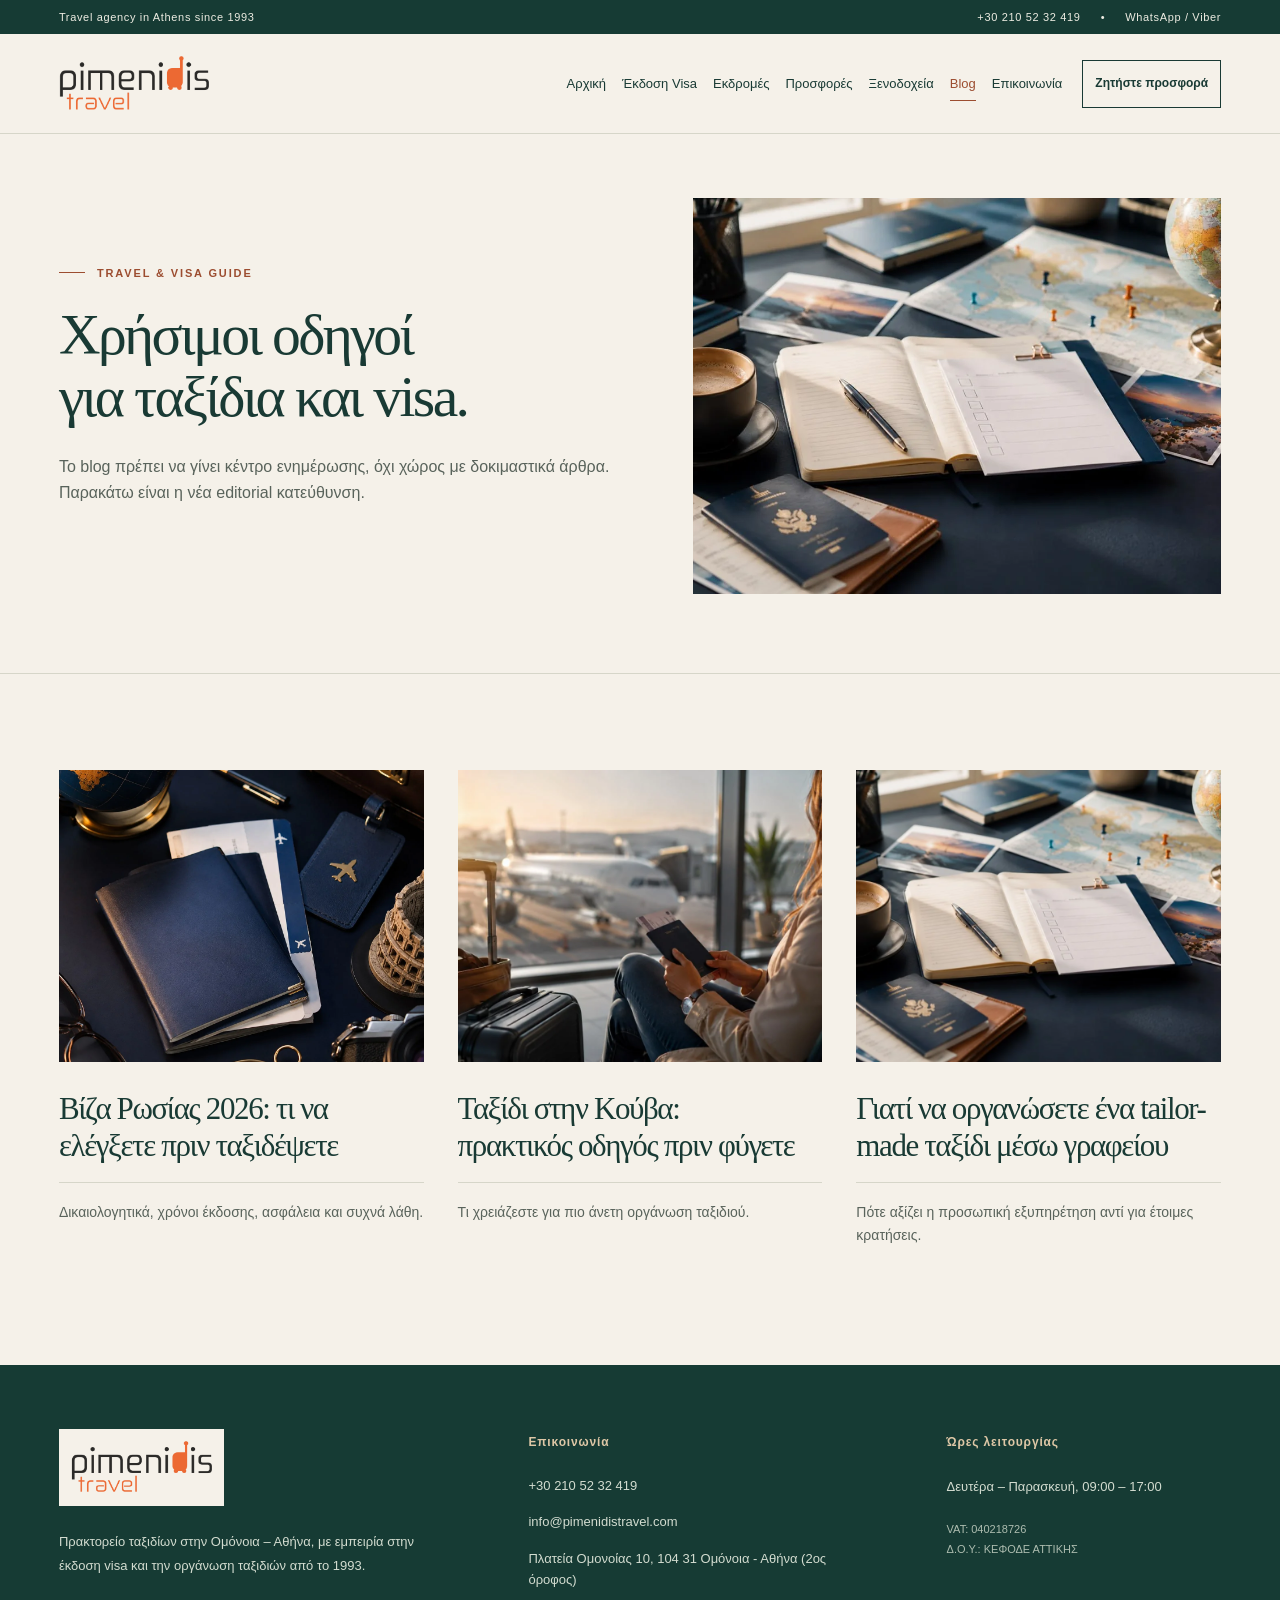
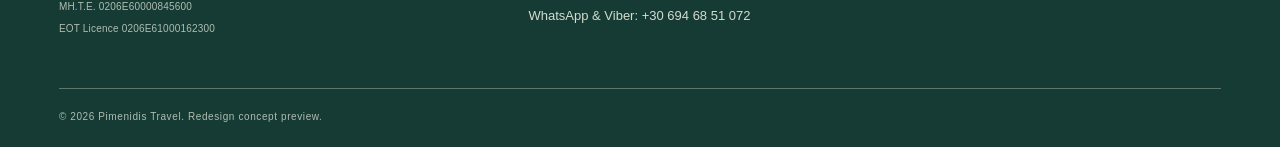
==== commit aba697a5: "Apply approved editorial design preserving main content and offers" ====
--- a/blog.html
+++ b/blog.html
@@ -1,2 +1,3 @@
 <!DOCTYPE html>
-<html lang="el"><head><meta charset="utf-8"/><meta content="width=device-width, initial-scale=1" name="viewport"/><title>Travel &amp; Visa Blog | Pimenidis Travel</title><meta content="Χρήσιμοι οδηγοί για visa και ταξίδια από το Pimenidis Travel." name="description"/><link href="https://fonts.googleapis.com" rel="preconnect"/><link crossorigin="" href="https://fonts.gstatic.com" rel="preconnect"/><link href="https://fonts.googleapis.com/css2?family=Manrope:wght@400;500;600;700;800;900&amp;display=swap" rel="stylesheet"/><link href="assets/site.css?v=newimgs2" rel="stylesheet"/></head><body><header class="site-header"><div class="topbar"><div>Travel agency in Athens since 1993</div><div><a href="tel:+302105232419">+30 210 52 32 419</a><span>•</span><a href="https://wa.me/306946851072" rel="noopener" target="_blank">WhatsApp / Viber</a></div></div><div class="nav-wrap"><a class="brand" href="index.html"><img alt="Pimenidis Travel" src="assets/logo.png"/></a><button aria-expanded="false" aria-label="Άνοιγμα μενού" class="menu-toggle">☰</button><nav class="primary-nav"><a class="" href="index.html">Αρχική</a><a class="" href="ekdosi-visa.html">Έκδοση Visa</a><a class="" href="ekdromes.html">Εκδρομές</a><a class="" href="prosfores.html">Προσφορές</a><a class="" href="kratisi-ksenodoxeiou.html">Ξενοδοχεία</a><a class="active" href="blog.html">Blog</a><a class="" href="contact.html">Επικοινωνία</a></nav><a class="nav-cta" href="contact.html#quote">Ζητήστε προσφορά</a></div></header><main><section class="page-hero blog-hero"><div class="wrap"><p class="eyebrow light">Travel &amp; Visa Guide</p><h1>Χρήσιμοι οδηγοί για ταξίδια και visa.</h1><p>Το blog πρέπει να γίνει κέντρο ενημέρωσης, όχι χώρος με δοκιμαστικά άρθρα. Παρακάτω είναι η νέα editorial κατεύθυνση.</p></div></section><section class="wrap article-grid"><article><img alt="Visa documents" src="assets/new-visa-flatlay.webp"/><h2>Βίζα Ρωσίας 2026: τι να ελέγξετε πριν ταξιδέψετε</h2><p>Δικαιολογητικά, χρόνοι έκδοσης, ασφάλεια και συχνά λάθη.</p></article><article><img alt="Beach travel" src="assets/new-airport-traveler.webp"/><h2>Ταξίδι στην Κούβα: πρακτικός οδηγός πριν φύγετε</h2><p>Τι χρειάζεστε για πιο άνετη οργάνωση ταξιδιού.</p></article><article><img alt="Travel destination" src="assets/new-travel-guide-flatlay.webp"/><h2>Γιατί να οργανώσετε ένα tailor-made ταξίδι μέσω γραφείου</h2><p>Πότε αξίζει η προσωπική εξυπηρέτηση αντί για έτοιμες κρατήσεις.</p></article></section></main><footer class="footer"><div class="wrap footer-grid"><div><img alt="Pimenidis Travel" class="footer-logo" src="assets/logo.png"/><p>Πρακτορείο ταξιδίων στην Ομόνοια – Αθήνα, με εμπειρία στην έκδοση visa και την οργάνωση ταξιδιών από το 1993.</p><div class="licences"><span>ΜΗ.Τ.Ε. 0206Ε60000845600</span><span>EOT Licence 0206E61000162300</span></div></div><div><h3>Επικοινωνία</h3><a href="tel:+302105232419">+30 210 52 32 419</a><a href="mailto:info@pimenidistravel.com">info@pimenidistravel.com</a><a href="https://www.google.com/maps/search/?api=1&amp;query=%CE%A0%CE%BB%CE%B1%CF%84%CE%B5%CE%AF%CE%B1%20%CE%9F%CE%BC%CE%BF%CE%BD%CE%BF%CE%AF%CE%B1%CF%82%2010%20104%2031%20%CE%91%CE%B8%CE%AE%CE%BD%CE%B1" rel="noopener" target="_blank">Πλατεία Ομονοίας 10, 104 31 Ομόνοια - Αθήνα (2ος όροφος)</a><a href="https://wa.me/306946851072" rel="noopener" target="_blank">WhatsApp &amp; Viber: +30 694 68 51 072</a></div><div><h3>Ώρες λειτουργίας</h3><p>Δευτέρα – Παρασκευή, 09:00 – 17:00</p><p class="small">VAT: 040218726<br/>Δ.Ο.Υ.: ΚΕΦΟΔΕ ΑΤΤΙΚΗΣ</p></div></div><div class="legal">© 2026 Pimenidis Travel. Redesign concept preview.</div></footer><div class="mobile-actions"><a href="tel:+302105232419">Κλήση</a><a href="https://wa.me/306946851072" rel="noopener" target="_blank">WhatsApp</a><a href="ekdosi-visa.html">Visa</a></div><script src="assets/site.js?v=newimgs2"></script></body></html>+
+<html lang="el"><head><script>document.documentElement.classList.add("js");</script><meta charset="utf-8"/><meta content="width=device-width, initial-scale=1" name="viewport"/><title>Travel &amp; Visa Blog | Pimenidis Travel</title><meta content="Χρήσιμοι οδηγοί για visa και ταξίδια από το Pimenidis Travel." name="description"/><link href="assets/editorial.css" rel="stylesheet"/><script defer="" src="assets/site.js"></script></head><body class="page-blog"><header class="site-header"><div class="topbar"><div>Travel agency in Athens since 1993</div><div><a href="tel:+302105232419">+30 210 52 32 419</a><span>•</span><a href="https://wa.me/306946851072" rel="noopener" target="_blank">WhatsApp / Viber</a></div></div><div class="nav-wrap"><a class="brand" href="index.html"><img alt="Pimenidis Travel" decoding="async" height="356" loading="eager" src="assets/logo.png" width="953"/></a><button aria-controls="primary-navigation" aria-expanded="false" aria-label="Άνοιγμα μενού" class="menu-toggle">☰</button><nav class="primary-nav" id="primary-navigation"><a class="" href="index.html">Αρχική</a><a class="" href="ekdosi-visa.html">Έκδοση Visa</a><a class="" href="ekdromes.html">Εκδρομές</a><a class="" href="prosfores.html">Προσφορές</a><a class="" href="kratisi-ksenodoxeiou.html">Ξενοδοχεία</a><a aria-current="page" class="active" href="blog.html">Blog</a><a class="" href="contact.html">Επικοινωνία</a></nav><a class="nav-cta" href="contact.html#quote">Ζητήστε προσφορά</a></div></header><main><section class="page-hero blog-hero"><div class="wrap"><p class="eyebrow light">Travel &amp; Visa Guide</p><h1>Χρήσιμοι οδηγοί για ταξίδια και visa.</h1><p>Το blog πρέπει να γίνει κέντρο ενημέρωσης, όχι χώρος με δοκιμαστικά άρθρα. Παρακάτω είναι η νέα editorial κατεύθυνση.</p></div><div class="page-hero-visual"><img alt="" aria-hidden="true" class="hero-image" decoding="async" fetchpriority="high" height="720" loading="eager" src="assets/new-travel-guide-flatlay.webp" width="1280"/></div></section><section class="wrap article-grid"><article><img alt="Visa documents" decoding="async" height="1254" loading="lazy" src="assets/new-visa-flatlay.webp" width="1254"/><h2>Βίζα Ρωσίας 2026: τι να ελέγξετε πριν ταξιδέψετε</h2><p>Δικαιολογητικά, χρόνοι έκδοσης, ασφάλεια και συχνά λάθη.</p></article><article><img alt="Beach travel" decoding="async" height="720" loading="lazy" src="assets/new-airport-traveler.webp" width="1280"/><h2>Ταξίδι στην Κούβα: πρακτικός οδηγός πριν φύγετε</h2><p>Τι χρειάζεστε για πιο άνετη οργάνωση ταξιδιού.</p></article><article><img alt="Travel destination" decoding="async" height="720" loading="lazy" src="assets/new-travel-guide-flatlay.webp" width="1280"/><h2>Γιατί να οργανώσετε ένα tailor-made ταξίδι μέσω γραφείου</h2><p>Πότε αξίζει η προσωπική εξυπηρέτηση αντί για έτοιμες κρατήσεις.</p></article></section></main><footer class="footer"><div class="wrap footer-grid"><div><img alt="Pimenidis Travel" class="footer-logo" decoding="async" height="356" loading="lazy" src="assets/logo.png" width="953"/><p>Πρακτορείο ταξιδίων στην Ομόνοια – Αθήνα, με εμπειρία στην έκδοση visa και την οργάνωση ταξιδιών από το 1993.</p><div class="licences"><span>ΜΗ.Τ.Ε. 0206Ε60000845600</span><span>EOT Licence 0206E61000162300</span></div></div><div><h3>Επικοινωνία</h3><a href="tel:+302105232419">+30 210 52 32 419</a><a href="mailto:info@pimenidistravel.com">info@pimenidistravel.com</a><a href="https://www.google.com/maps/search/?api=1&amp;query=%CE%A0%CE%BB%CE%B1%CF%84%CE%B5%CE%AF%CE%B1%20%CE%9F%CE%BC%CE%BF%CE%BD%CE%BF%CE%AF%CE%B1%CF%82%2010%20104%2031%20%CE%91%CE%B8%CE%AE%CE%BD%CE%B1" rel="noopener" target="_blank">Πλατεία Ομονοίας 10, 104 31 Ομόνοια - Αθήνα (2ος όροφος)</a><a href="https://wa.me/306946851072" rel="noopener" target="_blank">WhatsApp &amp; Viber: +30 694 68 51 072</a></div><div><h3>Ώρες λειτουργίας</h3><p>Δευτέρα – Παρασκευή, 09:00 – 17:00</p><p class="small">VAT: 040218726<br/>Δ.Ο.Υ.: ΚΕΦΟΔΕ ΑΤΤΙΚΗΣ</p></div></div><div class="legal">© 2026 Pimenidis Travel. Redesign concept preview.</div></footer><div class="mobile-actions"><a href="tel:+302105232419">Κλήση</a><a href="https://wa.me/306946851072" rel="noopener" target="_blank">WhatsApp</a><a href="ekdosi-visa.html">Visa</a></div></body></html>
--- a/assets/editorial.css
+++ b/assets/editorial.css
@@ -0,0 +1,31 @@
+/* Pimenidis travel editorial — native Greek-capable fonts, no external requests. */
+:root{--paper:#f5f1e9;--white:#fffdf8;--ink:#193a34;--muted:#59635b;--copper:#9c4d30;--line:#d6d6c9;--dark:#163b34;--gutter:clamp(22px,4.6vw,76px)}
+*{box-sizing:border-box}html{scroll-behavior:smooth;scroll-padding-top:28px}body{margin:0;background:var(--paper);color:var(--ink);font:16px/1.65 Arial,"Segoe UI",sans-serif;-webkit-font-smoothing:antialiased}a{color:inherit;text-underline-offset:5px}img{display:block;max-width:100%;height:auto}button,input,textarea,select{font:inherit}button,a,input,textarea,select,summary{-webkit-tap-highlight-color:transparent}:focus-visible{outline:3px solid var(--copper);outline-offset:5px}::selection{background:#d6bd9e;color:var(--ink)}.wrap{width:min(1288px,calc(100% - var(--gutter)*2));margin-inline:auto}h1,h2,h3,p{margin-top:0}h1,h2{font-family:Georgia,"Times New Roman",serif;font-weight:400;letter-spacing:-.045em;text-wrap:balance}h1{font-size:clamp(43px,4.65vw,72px);line-height:1.075;margin-bottom:26px}h2{font-size:clamp(33px,3.35vw,52px);line-height:1.13;margin-bottom:26px}h3{font-size:21px;line-height:1.35;font-weight:500;letter-spacing:-.03em;margin-bottom:16px}p{margin-bottom:22px}.eyebrow{font-family:Arial,"Segoe UI",sans-serif;font-size:11px;font-weight:700;letter-spacing:.17em;line-height:1.7;text-transform:uppercase;color:var(--copper);margin-bottom:22px}.eyebrow::before{content:"";display:inline-block;width:26px;height:1px;background:currentColor;margin:0 12px 4px 0}.eyebrow.light{color:inherit}
+.topbar{display:flex;align-items:center;justify-content:space-between;background:var(--dark);color:#edece2;padding:8px var(--gutter);font-size:11px;letter-spacing:.06em}.topbar>div:last-child{display:flex;gap:20px}.topbar a{text-decoration:none}.nav-wrap{position:relative;z-index:30;min-height:100px;padding:20px var(--gutter);display:flex;gap:34px;align-items:center;border-bottom:1px solid var(--line);background:var(--paper)}.brand{flex-shrink:0}.brand img{width:172px;height:auto}.primary-nav{display:flex;gap:22px;margin-left:auto;align-items:center}.primary-nav a{position:relative;text-decoration:none;font-size:13px;white-space:nowrap;padding-block:12px}.primary-nav a::after{content:"";position:absolute;bottom:5px;left:0;right:0;height:1px;background:var(--copper);transform:scaleX(0);transform-origin:left;transition:transform .2s}.primary-nav a:hover::after,.primary-nav a.active::after{transform:scaleX(1)}.primary-nav a.active{color:var(--copper)}.nav-cta{font-size:12px;font-weight:700;text-decoration:none;border:1px solid var(--ink);padding:13px 18px;white-space:nowrap;transition:background .2s,color .2s}.nav-cta:hover{background:var(--ink);color:var(--paper)}.menu-toggle{display:none;cursor:pointer;border:1px solid var(--line);width:46px;height:46px;background:transparent;color:var(--ink);font-size:23px}
+.hero{padding:36px 0 56px;border-bottom:1px solid var(--line)}.hero-grid{display:grid;grid-template-columns:1.11fr 1fr;gap:clamp(34px,5vw,80px);align-items:stretch}.hero-copy{padding-block:32px 12px;align-self:center}.hero-copy .eyebrow{max-width:410px}.hero-copy .lead{font-size:17px;color:var(--muted);max-width:550px;line-height:1.75}.hero-actions{display:flex;gap:12px;flex-wrap:wrap;margin-block:30px}.btn{display:inline-flex;align-items:center;justify-content:center;gap:14px;min-height:52px;padding:14px 20px;border:1px solid var(--ink);border-radius:0;text-decoration:none;font-size:12px;font-weight:700;line-height:1.6;cursor:pointer;transition:background .2s,color .2s,transform .2s}.btn::after{content:"↗";font-size:19px;line-height:1}.btn.primary{background:var(--ink);color:var(--white)}.btn.primary:hover{background:var(--copper);border-color:var(--copper)}.btn.ghost{background:transparent;color:var(--ink);border-color:#b4b9ac}.btn.ghost:hover{background:#e6e2d8}.trust-row{display:flex;flex-wrap:wrap;gap:8px 18px;border-top:1px solid var(--line);padding-top:20px;margin-top:34px;font-size:10px;color:var(--muted);letter-spacing:.03em}.trust-row span:first-child{color:var(--copper);font-weight:700}.hero-visual{position:relative;min-width:0;display:flex;flex-direction:column}.hero-image{width:100%;height:100%;object-fit:cover}.hero-visual>.hero-image{flex:1;min-height:390px;max-height:590px;object-position:48% center;border-top-left-radius:140px}.hero-card{position:relative;background:var(--dark);color:var(--paper);padding:24px 28px;display:grid;grid-template-columns:1fr 1fr;gap:0 22px}.hero-card h2{font-family:Arial,"Segoe UI",sans-serif;font-size:17px;letter-spacing:0;margin:0 0 8px;grid-column:1/-1}.hero-card p{font-size:12px;line-height:1.65;color:#c5d2c4;margin:0 0 14px;grid-column:1/-1;max-width:440px}.quick{font-size:12px;text-decoration:none;border-top:1px solid #648076;padding-top:12px;white-space:nowrap}.quick::after{content:"↗";float:right;color:#dab891}
+.service-intro,.process,.faq,.article-grid{padding-block:96px}.service-intro>h2{max-width:720px}.service-grid{display:grid;grid-template-columns:repeat(4,minmax(0,1fr));margin-top:46px}.service-card{position:relative;display:block;padding:28px 26px 26px 0;text-decoration:none;border-top:1px solid var(--ink);border-right:1px solid var(--line);margin-right:26px;min-height:260px;transition:color .2s}.service-card:last-child{border-right:0;margin-right:0}.service-card>span{display:block;color:var(--copper);font-family:Georgia,serif;font-size:35px;line-height:1;margin-bottom:36px;font-style:italic}.service-card h3{font-family:Georgia,serif;font-size:29px;font-weight:400;line-height:1.12}.service-card p{color:var(--muted);font-size:14px;margin-bottom:0;line-height:1.8}.service-card:hover{color:var(--copper)}a.service-card::after{content:"↗";position:absolute;right:24px;top:29px;font-size:24px;color:var(--copper)}.visa-band{background:var(--dark);color:var(--paper);padding-block:90px;position:relative;overflow:hidden}.visa-band::after{content:"";position:absolute;left:-170px;bottom:-320px;width:630px;height:630px;border:1px solid #73908040;border-radius:50%;pointer-events:none}.visa-band-grid{display:grid;grid-template-columns:1fr 1fr;gap:100px;align-items:center}.visa-band h2{font-size:clamp(35px,3.3vw,51px)}.visa-band p:not(.eyebrow){font-size:15px;color:#c1d0c3;max-width:510px;margin:0}.visa-band .eyebrow{color:#dab891}.country-grid{display:grid;grid-template-columns:1fr 1fr;gap:0 32px}.country-grid a{position:relative;padding:22px 0;border-bottom:1px solid #637c6f;text-decoration:none;font-size:17px}.country-grid a::after{content:"↗";float:right;color:#dab891}.country-grid a:hover{color:#dab891}.process>h2{max-width:740px}.steps{display:grid;grid-template-columns:repeat(3,minmax(0,1fr));gap:45px;margin-top:50px}.steps>div{position:relative;border-top:1px solid var(--line);padding-top:27px}.steps b{font:italic 55px Georgia,serif;color:#a06b46;display:block;margin-bottom:23px}.steps h3{max-width:330px}.steps p{font-size:14px;color:var(--muted);max-width:340px}.split{display:grid;grid-template-columns:1.1fr 1fr;gap:90px;align-items:center;padding-block:10px 95px}.split img{width:100%;aspect-ratio:1.12;object-fit:cover;border-top-right-radius:130px}.split p:not(.eyebrow){color:var(--muted);font-size:15px}.split h2{max-width:490px}.faq{border-top:1px solid var(--line);display:grid;grid-template-columns:.75fr 1.25fr;column-gap:90px;padding-block:80px 100px}.faq>.eyebrow{grid-column:1;margin-bottom:16px}.faq>h2{grid-column:1;grid-row:2/5;max-width:280px}.faq details{grid-column:2;border-bottom:1px solid var(--line);padding:22px 0}.faq details:first-of-type{grid-row:1/3;border-top:1px solid var(--line)}.faq summary{display:flex;align-items:center;justify-content:space-between;gap:18px;list-style:none;font-size:16px;cursor:pointer}.faq summary::-webkit-details-marker{display:none}.faq summary::after{content:"+";font-weight:400;font-size:25px;color:var(--copper)}.faq details[open] summary::after{content:"−"}.faq details p{font-size:14px;color:var(--muted);margin:16px 30px 0 0}
+.page-hero{display:grid;grid-template-columns:1.08fr 1fr;min-height:540px;border-bottom:1px solid var(--line);padding:40px var(--gutter) 55px;gap:clamp(35px,5vw,80px);align-items:center;max-width:1440px;margin:auto}.page-hero>.wrap{width:auto;margin:0;padding-block:30px}.page-hero h1{font-size:clamp(42px,4.5vw,68px);max-width:720px}.page-hero p:not(.eyebrow){color:var(--muted);font-size:16px;max-width:570px}.page-hero .eyebrow{color:var(--copper)}.page-hero-visual{height:100%;min-height:430px;max-height:620px;overflow:hidden;border-top-left-radius:140px;align-self:stretch}.page-hero .hero-image{min-height:430px}.visa-hero .hero-image{object-position:50% center}.trips-hero .page-hero-visual{border-radius:0 0 130px 0}.hotel-hero .page-hero-visual{border-radius:140px 140px 0 0}.blog-hero .page-hero-visual{border-radius:0;min-height:320px;max-height:430px;align-self:center}.blog-hero .hero-image{min-height:320px}.contact-hero{grid-template-columns:1.5fr .5fr;min-height:410px}.contact-hero .page-hero-visual{min-height:240px;max-height:300px;border-radius:0;align-self:center;display:flex;justify-content:center}.contact-hero .hero-image{width:180px;min-height:0;object-fit:contain;opacity:.7}.notice{border-left:2px solid var(--copper);padding:15px 24px;margin-block:55px 46px;max-width:1040px;font-size:14px;color:var(--muted)}.notice strong{color:var(--ink)}.cards.countries{display:grid;grid-template-columns:repeat(3,minmax(0,1fr));column-gap:45px;counter-reset:countries;margin-bottom:30px}.cards article{position:relative;border-top:1px solid var(--line);padding:32px 0 38px;scroll-margin-top:35px}.cards article::before{counter-increment:countries;content:counter(countries,decimal-leading-zero);display:block;font:italic 25px Georgia,serif;color:var(--copper);margin-bottom:24px}.cards h2{font-size:33px;margin-bottom:18px}.cards p{font-size:14px;color:var(--muted);margin:0}.page-ekdosi-visa .process{border-top:1px solid var(--line);margin-top:30px}.promo{margin-top:65px;padding:42px 50px;background:#e7dfcf;border-left:3px solid var(--copper);display:grid;grid-template-columns:1.1fr 1fr;gap:0 60px}.promo span{grid-column:1/-1;text-transform:uppercase;letter-spacing:.14em;font-size:10px;color:var(--copper);margin-bottom:22px;font-weight:700}.promo h2{font-size:42px;margin-bottom:0}.promo p{align-self:center;font-size:15px;color:var(--muted);margin-bottom:0}.page-ekdromes main>.wrap{padding-bottom:85px}.page-ekdromes .service-grid{grid-template-columns:repeat(3,minmax(0,1fr));margin-top:60px}.page-ekdromes .service-card{min-height:190px}.article-grid{grid-template-columns:repeat(3,minmax(0,1fr));display:grid;gap:34px}.article-grid article{min-width:0}.article-grid img{width:100%;aspect-ratio:1.25;object-fit:cover;margin-bottom:28px}.article-grid h2{font-size:31px;line-height:1.2;margin-bottom:18px}.article-grid p{font-size:14px;color:var(--muted);border-top:1px solid var(--line);padding-top:18px}
+.form-section,.contact-grid{display:grid;grid-template-columns:.85fr 1.15fr;gap:90px;padding-block:85px 100px;align-items:start}.form-section>div{padding-top:25px}.form-section p:not(.eyebrow){color:var(--muted);font-size:15px;max-width:360px}.smart-form{background:#e9e8de;padding:38px;display:grid;grid-template-columns:1fr 1fr;gap:23px 22px}.smart-form>h2{grid-column:1/-1;font-size:38px}.smart-form label{display:grid;gap:9px;font-size:12px;font-weight:700;min-width:0}.smart-form label:has(textarea){grid-column:1/-1}.smart-form input,.smart-form select,.smart-form textarea{width:100%;min-width:0;background:var(--white);border:1px solid #c1c6b6;border-radius:0;padding:13px 12px;color:var(--ink);font-size:16px;min-height:49px}.smart-form textarea{min-height:140px;resize:vertical}.smart-form .btn{grid-column:1/-1;justify-self:start;min-width:180px}.contact-panel{padding-top:10px}.contact-panel h2{font-size:37px}.contact-panel a{display:block;border-bottom:1px solid var(--line);padding-block:16px;text-decoration:none;font-size:15px;overflow-wrap:anywhere}.contact-panel a:first-of-type{font-family:Georgia,serif;font-size:34px;letter-spacing:-.03em}.contact-panel a:hover{color:var(--copper)}.contact-panel p{font-size:13px;color:var(--muted);margin-top:24px}.contact-panel img{height:115px;width:auto;object-fit:contain;transform:rotate(-20deg);margin:30px auto 0;opacity:.65}.footer{background:var(--dark);color:#d3dcd0;padding:64px 0 22px}.footer-grid{display:grid;grid-template-columns:1.15fr 1fr .8fr;gap:75px}.footer-logo{width:165px;background:var(--paper);padding:12px;margin-bottom:24px}.footer p{font-size:13px;line-height:1.8}.footer h3{font-size:12px;font-weight:700;color:#dec7a6;letter-spacing:.07em;margin:5px 0 24px}.footer a{display:block;text-decoration:none;font-size:13px;margin-bottom:15px;overflow-wrap:anywhere}.footer a:hover{color:#dec7a6;text-decoration:underline}.licences{display:grid;gap:6px;font-size:10px;letter-spacing:.02em;color:#aebdb0}.footer .small{font-size:11px;color:#aebdb0}.legal{width:min(1288px,calc(100% - var(--gutter)*2));margin:46px auto 0;border-top:1px solid #60766b;padding-top:20px;font-size:10px;letter-spacing:.06em;color:#aebdb0}.mobile-actions{display:none}
+@media(min-width:1600px){.hero-grid{gap:90px}.hero{padding-block:54px 75px}}
+@media(max-width:1150px){.nav-wrap{gap:20px}.primary-nav{gap:16px}.nav-cta{display:none}.hero-grid{gap:35px}h1{font-size:55px}.hero-actions{gap:10px}.hero-actions .btn{padding-inline:15px;font-size:11px}.hero-card{padding:22px}.hero-card .quick{font-size:11px}.visa-band-grid,.split,.form-section,.contact-grid{gap:50px}.footer-grid{gap:40px}}
+@media(max-width:900px){.topbar{font-size:10px}.topbar>div:last-child{gap:12px}.nav-wrap{min-height:83px;padding-block:15px;flex-wrap:wrap}.brand img{width:145px}.js .menu-toggle{display:block;margin-left:auto}.primary-nav{flex-basis:100%;margin:0;flex-wrap:wrap}.js .primary-nav{display:none;position:absolute;left:var(--gutter);right:var(--gutter);top:calc(100% - 1px);background:var(--white);padding:18px 25px;border:1px solid var(--line);box-shadow:0 18px 30px #193a3415;flex-direction:column;gap:0;align-items:stretch}.js .primary-nav.open{display:flex}.primary-nav a{font-size:15px;padding-block:12px}.hero-grid{grid-template-columns:1.03fr 1fr;gap:28px}h1{font-size:44px}.hero-copy{padding-block:12px}.hero-copy .eyebrow{font-size:9px}.hero-copy .lead{font-size:14px}.hero-actions .btn{width:100%;font-size:12px}.hero-visual>.hero-image{min-height:340px;border-top-left-radius:100px}.hero-card{display:block;padding:23px}.hero-card .quick{display:block;margin-top:10px}.hero-card h2{font-size:16px}.hero-card p{font-size:11px}.trust-row{font-size:9px;gap:6px 12px}.service-grid{grid-template-columns:1fr 1fr;gap:30px 0}.service-card{min-height:240px}.service-card:nth-child(2){border-right:0;margin-right:0}.service-card:nth-child(3),.service-card:nth-child(4){padding-bottom:0}.service-intro,.process,.article-grid{padding-block:65px}.visa-band{padding-block:65px}.visa-band-grid{gap:40px;grid-template-columns:1fr 1fr}.country-grid{gap:0 20px;grid-template-columns:1fr}.country-grid a{font-size:15px;padding-block:10px}.steps{gap:25px}.steps h3{font-size:17px}.split{gap:35px;padding-block:10px 65px}.split h2{font-size:34px}.faq{column-gap:40px;padding-block:60px}.faq summary{font-size:14px}.page-hero{gap:28px;min-height:480px;padding-block:35px 40px}.page-hero h1{font-size:44px}.page-hero-visual,.page-hero .hero-image{min-height:390px}.page-hero p:not(.eyebrow){font-size:14px}.contact-hero{grid-template-columns:1.4fr .6fr;min-height:350px}.contact-hero .page-hero-visual{min-height:180px}.contact-hero .hero-image{min-height:0;width:120px}.cards.countries{grid-template-columns:1fr 1fr;gap:0 35px}.cards h2{font-size:31px}.article-grid{gap:22px}.article-grid h2{font-size:25px}.article-grid img{aspect-ratio:1}.promo{padding:32px;gap:30px}.promo h2{font-size:33px}.form-section,.contact-grid{gap:35px;grid-template-columns:.85fr 1.15fr;padding-block:55px 70px}.smart-form{padding:25px;grid-template-columns:1fr}.smart-form>h2{font-size:33px}.contact-panel a:first-of-type{font-size:27px}.footer-grid{grid-template-columns:1fr 1fr;gap:32px}.footer-grid>div:last-child{grid-column:2;grid-row:2}.footer-grid>div:first-child{grid-row:1/3}.footer{padding-bottom:90px}.mobile-actions{display:flex;position:fixed;bottom:0;left:0;right:0;z-index:40;background:var(--dark);border-top:1px solid #667c70;padding-bottom:env(safe-area-inset-bottom)}.mobile-actions a{flex:1;padding:14px 8px;text-align:center;text-decoration:none;font-size:12px;color:var(--paper);border-right:1px solid #61776b}.mobile-actions a:last-child{background:#9c4d30;border:0}}
+@media(max-width:680px){:root{--gutter:23px}.topbar{display:none}.nav-wrap{min-height:80px}.hero{padding:24px 0 40px}.hero-grid{grid-template-columns:1fr;gap:28px}.hero-copy{padding:8px 0 0}.hero-copy .eyebrow{font-size:9px;margin-bottom:20px;max-width:330px}h1{font-size:43px;line-height:1.08;letter-spacing:-.047em}.hero-copy .lead{font-size:15px;line-height:1.7}.hero-actions{margin-block:24px 0;gap:10px}.hero-actions .btn{width:auto;flex:1 1 auto;min-height:50px;font-size:11px;padding-inline:13px}.trust-row{margin-top:24px;padding-top:15px;font-size:9px}.hero-visual>.hero-image{height:315px;min-height:0;flex:auto;object-position:50% center;border-top-left-radius:95px}.hero-card{padding:23px;display:grid;grid-template-columns:1fr 1fr;gap:0 16px}.hero-card p{font-size:12px}.hero-card .quick{font-size:10px}.service-intro,.process,.article-grid{padding-block:54px}h2{font-size:35px}.eyebrow{font-size:10px;margin-bottom:16px}.service-grid{margin-top:32px;gap:0 22px}.service-card{border-right:0;margin:0;padding:23px 0 29px;min-height:0}.service-card>span{font-size:29px;margin-bottom:25px}.service-card h3{font-size:25px}.service-card p{font-size:12px;line-height:1.75}a.service-card::after{right:0;top:21px;font-size:19px}.service-card:nth-child(3),.service-card:nth-child(4){margin-top:22px}.visa-band{padding-block:55px}.visa-band-grid{grid-template-columns:1fr;gap:30px}.visa-band h2{font-size:36px}.visa-band p:not(.eyebrow){font-size:14px}.country-grid{grid-template-columns:1fr 1fr;gap:0 25px}.country-grid a{font-size:14px;padding-block:15px}.steps{grid-template-columns:1fr;gap:0;margin-top:32px}.steps>div{padding:26px 0 24px 62px}.steps b{position:absolute;left:0;top:21px;font-size:40px}.steps h3{font-size:18px;margin-bottom:10px}.steps p{font-size:14px;margin:0;max-width:none}.split{grid-template-columns:1fr;gap:32px;padding-bottom:55px}.split img{aspect-ratio:1.2;border-top-right-radius:85px}.split h2{font-size:35px}.faq{display:block;padding-block:50px 60px}.faq>h2{max-width:none}.faq details{padding-block:21px}.faq summary{font-size:15px}.page-hero{grid-template-columns:1fr;gap:16px;padding:30px var(--gutter) 36px;min-height:0}.page-hero>.wrap{padding-block:0}.page-hero h1{font-size:41px;margin-bottom:22px}.page-hero p:not(.eyebrow){font-size:15px}.page-hero .btn{font-size:12px;margin-bottom:15px}.page-hero-visual{height:290px;min-height:0;max-height:none;border-top-left-radius:90px}.page-hero .hero-image{min-height:0}.trips-hero .page-hero-visual{border-bottom-right-radius:85px}.hotel-hero .page-hero-visual{border-radius:95px 95px 0 0}.blog-hero .page-hero-visual{min-height:0;height:240px}.blog-hero .hero-image{min-height:0}.contact-hero{position:relative;padding-right:var(--gutter)}.contact-hero h1{max-width:300px}.contact-hero .page-hero-visual{position:absolute;right:15px;top:17px;width:50px;height:95px;min-height:0;opacity:.35;pointer-events:none}.contact-hero .hero-image{width:50px}.notice{margin-block:36px 30px;padding:5px 0 5px 18px;font-size:13px}.cards.countries{grid-template-columns:1fr;gap:0;margin-bottom:10px}.cards article{padding:25px 0 28px 43px}.cards article::before{position:absolute;left:0;top:27px;font-size:20px}.cards h2{font-size:29px;margin-bottom:14px}.cards p{font-size:14px}.page-ekdosi-visa .process{margin-top:0}.promo{display:block;margin-top:38px;padding:28px}.promo span{display:block;margin-bottom:18px}.promo h2{font-size:34px;margin-bottom:20px}.promo p{font-size:14px}.page-ekdromes .service-grid{grid-template-columns:1fr;margin-top:35px}.page-ekdromes .service-card{min-height:0;padding-block:25px;margin-top:0}.page-ekdromes .service-card h3{font-size:29px}.page-ekdromes .service-card p{font-size:14px}.page-ekdromes main>.wrap{padding-bottom:32px}.article-grid{grid-template-columns:1fr;gap:35px}.article-grid img{aspect-ratio:1.45;margin-bottom:22px}.article-grid h2{font-size:30px}.article-grid p{font-size:14px;margin-bottom:0}.form-section,.contact-grid{grid-template-columns:1fr;padding-block:40px 55px;gap:35px}.form-section>div{padding-top:0}.form-section p:not(.eyebrow){max-width:none}.smart-form{padding:26px 22px;gap:20px}.smart-form>h2{font-size:33px;margin-bottom:5px}.smart-form .btn{width:100%}.contact-panel h2{font-size:34px}.contact-panel a:first-of-type{font-size:32px}.contact-panel img{height:75px;margin-top:20px}.footer{padding-top:44px}.footer-grid{grid-template-columns:1fr;gap:30px}.footer-grid>div:first-child,.footer-grid>div:last-child{grid-row:auto;grid-column:auto}.footer p{max-width:370px}.footer h3{margin-bottom:18px}.footer-logo{width:160px}.legal{margin-top:30px;font-size:9px}.mobile-actions a{padding-block:13px}}
+@media(max-width:680px){.hero-copy h1{font-size:40px;margin-bottom:22px}.hero-copy .lead{font-size:14.5px;line-height:1.65}.hero-actions{display:grid;grid-template-columns:1fr 1fr;margin-top:20px}.hero-actions .btn{min-width:0;min-height:60px;padding:11px 10px;gap:7px;justify-content:space-between;font-size:11px}.trust-row{margin-top:20px}.hero-copy .eyebrow{max-width:none;letter-spacing:.13em}}
+@media(prefers-reduced-motion:reduce){html{scroll-behavior:auto}*,*::before,*::after{transition:none!important;animation:none!important}}
+
+/* Main-branch imagery: retain whole scenes and all seven routes. */
+.hero-visual>.hero-image{min-height:0;flex:0 0 auto;height:auto;aspect-ratio:16/10;object-fit:cover;object-position:65% center}
+.hero-visual{justify-content:center}
+.page-hero-visual,.blog-hero .page-hero-visual,.contact-hero .page-hero-visual{min-height:0;height:auto;max-height:none;align-self:center}
+.page-hero .hero-image,.blog-hero .hero-image,.contact-hero .hero-image{min-height:0;width:100%;height:auto;aspect-ratio:4/3;object-fit:cover;opacity:1}
+.contact-hero{grid-template-columns:1.08fr 1fr}
+.contact-hero .page-hero-visual{border-top-left-radius:110px}
+.contact-panel img{width:100%;height:auto;max-height:none;aspect-ratio:16/10;object-fit:cover;transform:none;opacity:1;margin-top:30px}
+.page-prosfores .promo{margin-bottom:55px}
+.page-prosfores [data-offer]{width:100%;padding-top:0;border-bottom:1px solid var(--line);margin-bottom:55px}
+.page-prosfores [data-offer] img{aspect-ratio:16/10;border-radius:100px 0 0 0}
+.page-prosfores .service-grid{grid-template-columns:repeat(3,minmax(0,1fr));margin-bottom:75px}
+.page-prosfores .service-card .btn{margin-top:24px}
+@media(min-width:1151px) and (max-width:1300px){.nav-wrap{gap:20px}.primary-nav{gap:16px}.nav-cta{padding-inline:12px}.brand img{width:150px}}
+@media(max-width:900px){.page-prosfores .service-grid{grid-template-columns:1fr}.page-prosfores .service-card{border-right:0;min-height:0;margin:0;padding-block:25px}.page-prosfores .service-card>span{margin-bottom:20px}}
+@media(max-width:680px){.contact-hero{grid-template-columns:1fr}.hero-visual>.hero-image{height:auto;aspect-ratio:16/10}.page-hero-visual,.blog-hero .page-hero-visual,.contact-hero .page-hero-visual{min-height:0;height:auto;max-height:none}.page-hero .hero-image,.contact-hero .hero-image{min-height:0;height:auto;aspect-ratio:4/3}.contact-hero .page-hero-visual{display:block}.page-prosfores [data-offer] img{border-radius:70px 0 0 0}}
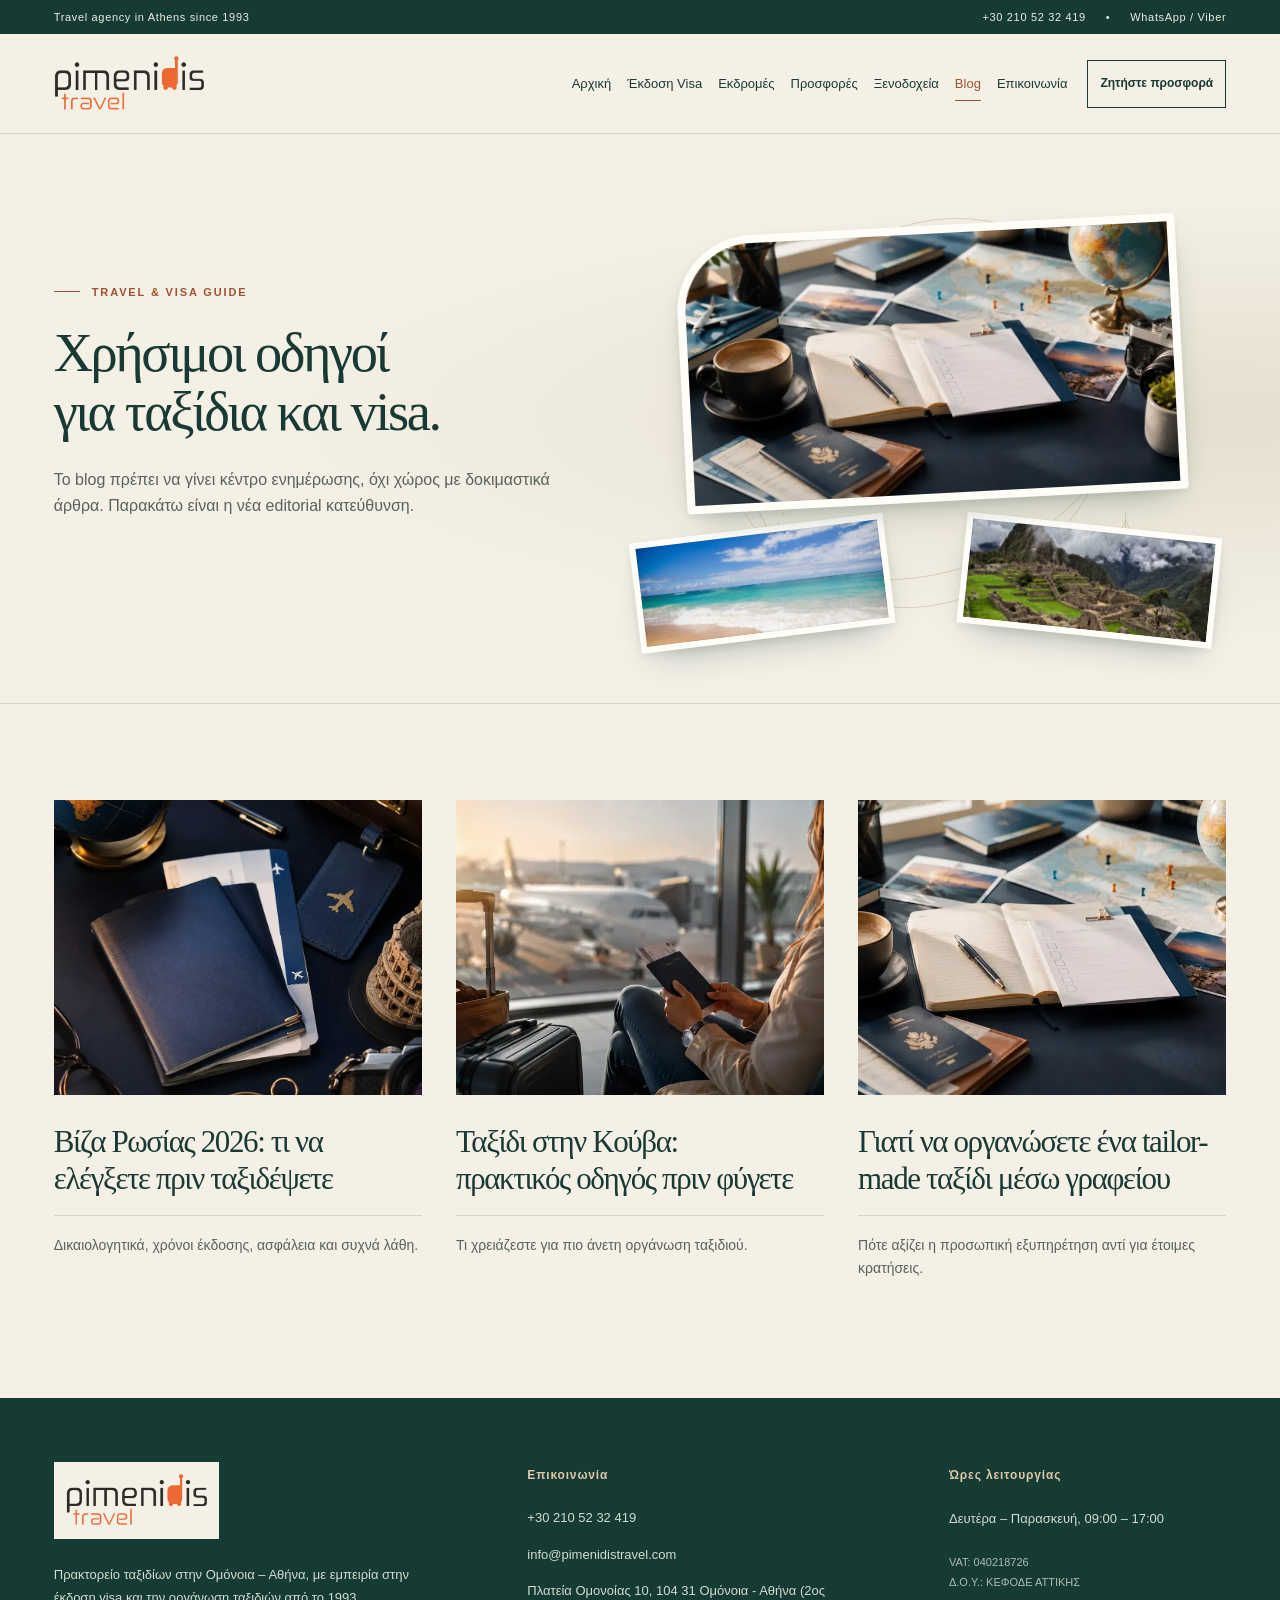
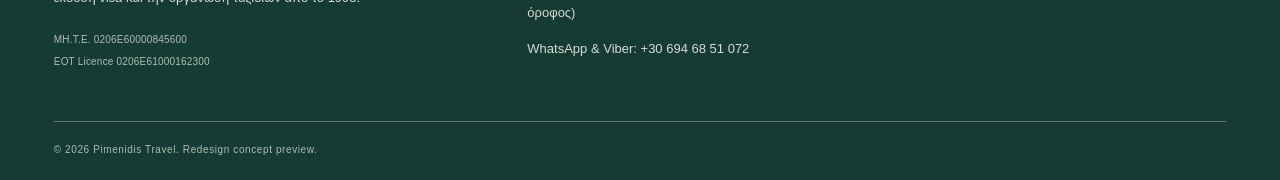
==== commit c0d82f02: "feat: add image-rich 3D travel design with spiral entrance" ====
--- a/blog.html
+++ b/blog.html
@@ -1,3 +1,3 @@
 <!DOCTYPE html>
 
-<html lang="el"><head><script>document.documentElement.classList.add("js");</script><meta charset="utf-8"/><meta content="width=device-width, initial-scale=1" name="viewport"/><title>Travel &amp; Visa Blog | Pimenidis Travel</title><meta content="Χρήσιμοι οδηγοί για visa και ταξίδια από το Pimenidis Travel." name="description"/><link href="assets/editorial.css" rel="stylesheet"/><script defer="" src="assets/site.js"></script></head><body class="page-blog"><header class="site-header"><div class="topbar"><div>Travel agency in Athens since 1993</div><div><a href="tel:+302105232419">+30 210 52 32 419</a><span>•</span><a href="https://wa.me/306946851072" rel="noopener" target="_blank">WhatsApp / Viber</a></div></div><div class="nav-wrap"><a class="brand" href="index.html"><img alt="Pimenidis Travel" decoding="async" height="356" loading="eager" src="assets/logo.png" width="953"/></a><button aria-controls="primary-navigation" aria-expanded="false" aria-label="Άνοιγμα μενού" class="menu-toggle">☰</button><nav class="primary-nav" id="primary-navigation"><a class="" href="index.html">Αρχική</a><a class="" href="ekdosi-visa.html">Έκδοση Visa</a><a class="" href="ekdromes.html">Εκδρομές</a><a class="" href="prosfores.html">Προσφορές</a><a class="" href="kratisi-ksenodoxeiou.html">Ξενοδοχεία</a><a aria-current="page" class="active" href="blog.html">Blog</a><a class="" href="contact.html">Επικοινωνία</a></nav><a class="nav-cta" href="contact.html#quote">Ζητήστε προσφορά</a></div></header><main><section class="page-hero blog-hero"><div class="wrap"><p class="eyebrow light">Travel &amp; Visa Guide</p><h1>Χρήσιμοι οδηγοί για ταξίδια και visa.</h1><p>Το blog πρέπει να γίνει κέντρο ενημέρωσης, όχι χώρος με δοκιμαστικά άρθρα. Παρακάτω είναι η νέα editorial κατεύθυνση.</p></div><div class="page-hero-visual"><img alt="" aria-hidden="true" class="hero-image" decoding="async" fetchpriority="high" height="720" loading="eager" src="assets/new-travel-guide-flatlay.webp" width="1280"/></div></section><section class="wrap article-grid"><article><img alt="Visa documents" decoding="async" height="1254" loading="lazy" src="assets/new-visa-flatlay.webp" width="1254"/><h2>Βίζα Ρωσίας 2026: τι να ελέγξετε πριν ταξιδέψετε</h2><p>Δικαιολογητικά, χρόνοι έκδοσης, ασφάλεια και συχνά λάθη.</p></article><article><img alt="Beach travel" decoding="async" height="720" loading="lazy" src="assets/new-airport-traveler.webp" width="1280"/><h2>Ταξίδι στην Κούβα: πρακτικός οδηγός πριν φύγετε</h2><p>Τι χρειάζεστε για πιο άνετη οργάνωση ταξιδιού.</p></article><article><img alt="Travel destination" decoding="async" height="720" loading="lazy" src="assets/new-travel-guide-flatlay.webp" width="1280"/><h2>Γιατί να οργανώσετε ένα tailor-made ταξίδι μέσω γραφείου</h2><p>Πότε αξίζει η προσωπική εξυπηρέτηση αντί για έτοιμες κρατήσεις.</p></article></section></main><footer class="footer"><div class="wrap footer-grid"><div><img alt="Pimenidis Travel" class="footer-logo" decoding="async" height="356" loading="lazy" src="assets/logo.png" width="953"/><p>Πρακτορείο ταξιδίων στην Ομόνοια – Αθήνα, με εμπειρία στην έκδοση visa και την οργάνωση ταξιδιών από το 1993.</p><div class="licences"><span>ΜΗ.Τ.Ε. 0206Ε60000845600</span><span>EOT Licence 0206E61000162300</span></div></div><div><h3>Επικοινωνία</h3><a href="tel:+302105232419">+30 210 52 32 419</a><a href="mailto:info@pimenidistravel.com">info@pimenidistravel.com</a><a href="https://www.google.com/maps/search/?api=1&amp;query=%CE%A0%CE%BB%CE%B1%CF%84%CE%B5%CE%AF%CE%B1%20%CE%9F%CE%BC%CE%BF%CE%BD%CE%BF%CE%AF%CE%B1%CF%82%2010%20104%2031%20%CE%91%CE%B8%CE%AE%CE%BD%CE%B1" rel="noopener" target="_blank">Πλατεία Ομονοίας 10, 104 31 Ομόνοια - Αθήνα (2ος όροφος)</a><a href="https://wa.me/306946851072" rel="noopener" target="_blank">WhatsApp &amp; Viber: +30 694 68 51 072</a></div><div><h3>Ώρες λειτουργίας</h3><p>Δευτέρα – Παρασκευή, 09:00 – 17:00</p><p class="small">VAT: 040218726<br/>Δ.Ο.Υ.: ΚΕΦΟΔΕ ΑΤΤΙΚΗΣ</p></div></div><div class="legal">© 2026 Pimenidis Travel. Redesign concept preview.</div></footer><div class="mobile-actions"><a href="tel:+302105232419">Κλήση</a><a href="https://wa.me/306946851072" rel="noopener" target="_blank">WhatsApp</a><a href="ekdosi-visa.html">Visa</a></div></body></html>+<html lang="el"><head><script>document.documentElement.classList.add("js");</script><meta charset="utf-8"/><meta content="width=device-width, initial-scale=1" name="viewport"/><title>Travel &amp; Visa Blog | Pimenidis Travel</title><meta content="Χρήσιμοι οδηγοί για visa και ταξίδια από το Pimenidis Travel." name="description"/><link href="assets/editorial.css" rel="stylesheet"/><script defer="" src="assets/site.js"></script><link href="assets/depth.css" rel="stylesheet"/><script defer="" src="assets/depth.js"></script></head><body class="page-blog"><header class="site-header"><div class="topbar"><div>Travel agency in Athens since 1993</div><div><a href="tel:+302105232419">+30 210 52 32 419</a><span>•</span><a href="https://wa.me/306946851072" rel="noopener" target="_blank">WhatsApp / Viber</a></div></div><div class="nav-wrap"><a class="brand" href="index.html"><img alt="Pimenidis Travel" decoding="async" height="356" loading="eager" src="assets/logo.png" width="953"/></a><button aria-controls="primary-navigation" aria-expanded="false" aria-label="Άνοιγμα μενού" class="menu-toggle">☰</button><nav class="primary-nav" id="primary-navigation"><a class="" href="index.html">Αρχική</a><a class="" href="ekdosi-visa.html">Έκδοση Visa</a><a class="" href="ekdromes.html">Εκδρομές</a><a class="" href="prosfores.html">Προσφορές</a><a class="" href="kratisi-ksenodoxeiou.html">Ξενοδοχεία</a><a aria-current="page" class="active" href="blog.html">Blog</a><a class="" href="contact.html">Επικοινωνία</a></nav><a class="nav-cta" href="contact.html#quote">Ζητήστε προσφορά</a></div></header><main><section class="page-hero blog-hero"><div class="wrap"><p class="eyebrow light">Travel &amp; Visa Guide</p><h1>Χρήσιμοι οδηγοί για ταξίδια και visa.</h1><p>Το blog πρέπει να γίνει κέντρο ενημέρωσης, όχι χώρος με δοκιμαστικά άρθρα. Παρακάτω είναι η νέα editorial κατεύθυνση.</p></div><div class="page-hero-visual depth-interior-shell"><div class="depth-stage interior-depth" data-depth=""><svg aria-hidden="true" class="journey-orbits" fill="none" viewbox="0 0 640 600"><ellipse cx="320" cy="300" rx="290" ry="213" transform="rotate(-24 320 300)"></ellipse><ellipse cx="320" cy="300" rx="240" ry="278" transform="rotate(36 320 300)"></ellipse><path d="M35 510C220 470 71 61 385 82S489 460 605 185" stroke-dasharray="5 9"></path><circle cx="385" cy="82" r="7"></circle><path d="m573 480 12-36 12 36-12-7zM585 435v65M553 467h64"></path></svg><div class="depth-card depth-0" data-depth-card="0"><div class="depth-float"><img alt="" aria-hidden="true" class="hero-image" decoding="async" fetchpriority="high" height="720" loading="eager" sizes="(max-width:680px) 70vw, 42vw" src="assets/new-travel-guide-flatlay.webp" srcset="assets/new-travel-guide-flatlay-480.webp 480w, assets/new-travel-guide-flatlay-960.webp 960w, assets/new-travel-guide-flatlay.webp 1280w" width="1280"/></div></div><div class="depth-card depth-1" data-depth-card="1"><div class="depth-float"><img alt="" class="" decoding="async" fetchpriority="low" height="250" loading="eager" sizes="(max-width:680px) 38vw, 23vw" src="assets/blog-beach.jpg" srcset="assets/blog-beach.jpg 400w" width="400"/></div></div><div class="depth-card depth-2" data-depth-card="2"><div class="depth-float"><img alt="" class="" decoding="async" fetchpriority="low" height="250" loading="eager" sizes="(max-width:680px) 38vw, 23vw" src="assets/blog-machu.jpg" srcset="assets/blog-machu.jpg 400w" width="400"/></div></div></div></div></section><section class="wrap article-grid"><article><img alt="Visa documents" decoding="async" height="1254" loading="lazy" sizes="(max-width:680px) 90vw, 48vw" src="assets/new-visa-flatlay.webp" srcset="assets/new-visa-flatlay-480.webp 480w, assets/new-visa-flatlay-960.webp 960w, assets/new-visa-flatlay.webp 1254w" width="1254"/><h2>Βίζα Ρωσίας 2026: τι να ελέγξετε πριν ταξιδέψετε</h2><p>Δικαιολογητικά, χρόνοι έκδοσης, ασφάλεια και συχνά λάθη.</p></article><article><img alt="Beach travel" decoding="async" height="720" loading="lazy" sizes="(max-width:680px) 90vw, 48vw" src="assets/new-airport-traveler.webp" srcset="assets/new-airport-traveler-480.webp 480w, assets/new-airport-traveler-960.webp 960w, assets/new-airport-traveler.webp 1280w" width="1280"/><h2>Ταξίδι στην Κούβα: πρακτικός οδηγός πριν φύγετε</h2><p>Τι χρειάζεστε για πιο άνετη οργάνωση ταξιδιού.</p></article><article><img alt="Travel destination" decoding="async" height="720" loading="lazy" sizes="(max-width:680px) 90vw, 48vw" src="assets/new-travel-guide-flatlay.webp" srcset="assets/new-travel-guide-flatlay-480.webp 480w, assets/new-travel-guide-flatlay-960.webp 960w, assets/new-travel-guide-flatlay.webp 1280w" width="1280"/><h2>Γιατί να οργανώσετε ένα tailor-made ταξίδι μέσω γραφείου</h2><p>Πότε αξίζει η προσωπική εξυπηρέτηση αντί για έτοιμες κρατήσεις.</p></article></section></main><footer class="footer"><div class="wrap footer-grid"><div><img alt="Pimenidis Travel" class="footer-logo" decoding="async" height="356" loading="lazy" src="assets/logo.png" width="953"/><p>Πρακτορείο ταξιδίων στην Ομόνοια – Αθήνα, με εμπειρία στην έκδοση visa και την οργάνωση ταξιδιών από το 1993.</p><div class="licences"><span>ΜΗ.Τ.Ε. 0206Ε60000845600</span><span>EOT Licence 0206E61000162300</span></div></div><div><h3>Επικοινωνία</h3><a href="tel:+302105232419">+30 210 52 32 419</a><a href="mailto:info@pimenidistravel.com">info@pimenidistravel.com</a><a href="https://www.google.com/maps/search/?api=1&amp;query=%CE%A0%CE%BB%CE%B1%CF%84%CE%B5%CE%AF%CE%B1%20%CE%9F%CE%BC%CE%BF%CE%BD%CE%BF%CE%AF%CE%B1%CF%82%2010%20104%2031%20%CE%91%CE%B8%CE%AE%CE%BD%CE%B1" rel="noopener" target="_blank">Πλατεία Ομονοίας 10, 104 31 Ομόνοια - Αθήνα (2ος όροφος)</a><a href="https://wa.me/306946851072" rel="noopener" target="_blank">WhatsApp &amp; Viber: +30 694 68 51 072</a></div><div><h3>Ώρες λειτουργίας</h3><p>Δευτέρα – Παρασκευή, 09:00 – 17:00</p><p class="small">VAT: 040218726<br/>Δ.Ο.Υ.: ΚΕΦΟΔΕ ΑΤΤΙΚΗΣ</p></div></div><div class="legal">© 2026 Pimenidis Travel. Redesign concept preview.</div></footer><div class="mobile-actions"><a href="tel:+302105232419">Κλήση</a><a href="https://wa.me/306946851072" rel="noopener" target="_blank">WhatsApp</a><a href="ekdosi-visa.html">Visa</a></div></body></html>
--- a/assets/depth.css
+++ b/assets/depth.css
@@ -0,0 +1,28 @@
+/* Layered travel atlas. All motion progressively enhanced by depth.js. */
+:root{--paper:#f4f0e6;--copper:#a15130;--gutter:clamp(22px,4.2vw,70px)}
+.hero{position:relative;isolation:isolate;background:radial-gradient(ellipse at 88% 24%,#e1dbc6 0,transparent 58%);padding-top:28px;overflow:clip}
+.hero-grid{grid-template-columns:1fr 1.15fr;gap:clamp(28px,4vw,65px);align-items:center}
+.hero-copy{position:relative;z-index:3}.hero-copy h1{font-size:clamp(42px,4.1vw,65px);max-width:620px}.hero-copy .lead{max-width:480px}
+.hero-visual{min-width:0;position:relative;padding-top:6px}
+.depth-stage{position:relative;width:100%;height:540px;perspective:1100px;isolation:isolate;touch-action:pan-y}
+.journey-orbits{position:absolute;inset:0;width:100%;height:100%;stroke:#9c8055;stroke-width:.8;opacity:.43;pointer-events:none}
+.depth-card{position:absolute;transform-style:preserve-3d;transform:translate3d(0,0,0) rotate(var(--angle,0deg));z-index:2}
+.depth-float{height:100%;width:100%;border:6px solid var(--white);box-shadow:0 17px 35px -16px #143b345c,0 3px 9px #193a3414;position:relative;transform-style:preserve-3d;background:var(--white)}
+.depth-float::after{content:"";position:absolute;inset:0;box-shadow:inset 0 0 0 1px #193a3414;pointer-events:none}
+.depth-float img,.page-hero .depth-float img{display:block;width:100%;height:100%;min-height:0;object-fit:cover;aspect-ratio:auto;border-radius:0;opacity:1}
+.depth-0{left:14%;top:23%;width:74%;height:49%;--angle:-3deg;z-index:3}.depth-0 .depth-float{border:8px solid var(--white);border-radius:75px 4px 4px 4px;overflow:hidden}
+.depth-1{left:3%;top:1%;width:32%;height:20%;--angle:-9deg}.depth-2{left:60%;top:0;width:35%;height:20%;--angle:8deg}
+.depth-3{left:0;top:78%;width:44%;height:23%;--angle:-6deg}.depth-4{left:55%;top:77%;width:43%;height:23%;--angle:6deg}
+.hero-card{margin:30px 4% 0;padding:20px 24px;background:transparent;border-top:1px solid #adb4a2;color:var(--ink);position:relative;z-index:4;column-gap:20px}.hero-card p{color:var(--muted)}.hero-card .quick{border-color:#afbba8}.hero-card .quick::after{color:var(--copper)}
+.service-grid{gap:24px;margin-top:35px}.service-card{padding:0 0 25px;border:0;margin:0;min-width:0}.service-card>span{margin:22px 0 20px;font-size:27px;border-bottom:1px solid var(--line);padding-bottom:15px}.service-card h3{font-size:28px}.service-photo{width:100%;aspect-ratio:4/3;object-fit:cover;border-radius:3px 3px 36px 3px;transition:transform .4s ease}.service-card:nth-child(even) .service-photo{border-radius:36px 3px 3px 3px}.service-card:nth-child(even){padding-top:48px}a.service-card::after{top:auto;bottom:0;right:0}.service-card:hover .service-photo{transform:translateY(-5px)}.service-card h3,.service-card p{position:relative;z-index:2}.service-card:has(.service-photo){isolation:isolate}
+.visa-band{background:radial-gradient(ellipse at 0 100%,#366050,transparent 70%),var(--dark)}.visa-band-grid{grid-template-columns:1.1fr .9fr;gap:90px}.visa-editorial-photo{width:100%;max-height:280px;object-fit:cover;margin-top:35px;border-radius:0 75px 0 0}.country-grid{column-gap:30px}.country-grid a{font-family:Georgia,serif;font-size:23px;padding-block:25px}.visa-band::after{left:auto;right:-120px;bottom:-200px;width:650px;height:650px}
+.split img{box-shadow:20px 20px 0 #e6decc}.process .steps>div{border-top:1px solid var(--copper)}
+.page-hero{position:relative;padding-top:38px;padding-bottom:50px;min-height:570px;grid-template-columns:1fr 1.12fr;gap:55px;overflow:clip;background:radial-gradient(ellipse at 95% 50%,#e4dfce 0,transparent 56%)}
+.page-hero h1{font-size:clamp(42px,4.25vw,65px)}.page-hero>.wrap{z-index:4;position:relative}.page-hero-visual.depth-interior-shell{overflow:visible;border-radius:0;display:block;min-height:0;max-height:none;width:100%;height:auto}.contact-hero .page-hero-visual.depth-interior-shell{position:relative;inset:auto;opacity:1;pointer-events:auto;width:100%;height:auto}.interior-depth{height:440px}.interior-depth .depth-0{left:8%;top:8%;width:84%;height:62%;--angle:-3deg}.interior-depth .depth-1{left:0;top:76%;width:43%;height:25%;--angle:-7deg}.interior-depth .depth-2{left:55%;top:76%;width:43%;height:25%;--angle:6deg}
+.cards.countries article{padding-top:24px}.cards.countries article::before{width:54px;height:54px;display:grid;place-items:center;border:1px solid #bfa47b;border-radius:50%;font-size:20px}.page-prosfores [data-offer] img{box-shadow:18px 18px 0 #e6decc}.contact-panel img{border-radius:0 60px 0 0}
+@media(min-width:1600px){.depth-stage{height:590px}.interior-depth{height:490px}}
+@media(max-width:1100px){.hero-grid{gap:30px}.depth-stage{height:465px}.hero-copy h1{font-size:47px}.hero-copy .lead{font-size:15px}.hero-card{padding:20px 5px}.hero-card .quick{font-size:10px}.page-hero{gap:35px;min-height:500px}.interior-depth{height:385px}.service-grid{gap:22px}.service-card h3{font-size:25px}}
+@media(min-width:681px) and (max-width:900px){.hero-grid{grid-template-columns:1fr 1fr;gap:26px}.hero-copy h1{font-size:38px}.depth-stage{height:395px}.hero-card{margin-top:25px;padding:15px 0;display:block}.hero-card p{font-size:11px}.hero-card .quick{font-size:11px}.hero-copy .lead{font-size:14px}.hero-actions{margin-block:22px}.page-hero h1{font-size:40px}.interior-depth{height:330px}.visa-band-grid{gap:36px}.country-grid a{font-size:21px}.service-grid{gap:30px}.service-card:nth-child(even){padding-top:38px}}
+@media(max-width:680px){.hero{padding-block:20px 30px}.hero-grid{grid-template-columns:1fr;gap:20px}.hero-copy{padding:0}.hero-copy h1{font-size:35px;line-height:1.1;margin-bottom:17px}.hero-copy .eyebrow{margin-bottom:14px;font-size:8px}.hero-copy .lead{font-size:14px;line-height:1.6;margin-bottom:15px}.hero-actions{margin-top:16px}.hero-actions .btn{min-height:54px}.trust-row{margin-top:17px;padding-top:12px;font-size:8px}.depth-stage{height:315px;max-width:470px;margin:auto}.depth-float{border-width:4px}.depth-0 .depth-float{border-width:5px;border-top-left-radius:48px}.home-depth .depth-0{top:25%;height:47%}.hero-card{margin:25px 0 0;padding:15px 0 0;display:grid;grid-template-columns:1fr 1fr}.hero-card h2{font-size:16px}.hero-card p{font-size:11px;margin-bottom:5px}.hero-card .quick{font-size:10px;margin-top:8px}.service-grid{gap:28px 18px}.service-card{padding:0}.service-card:nth-child(even){padding-top:25px}.service-card:nth-child(3),.service-card:nth-child(4){margin-top:0}.service-card>span{margin-block:15px;font-size:23px}.service-card h3{font-size:24px}.service-photo{aspect-ratio:1}.visa-band-grid{grid-template-columns:1fr;gap:30px}.visa-editorial-photo{max-height:220px;margin-top:25px}.country-grid a{font-size:19px;padding-block:17px}.page-hero{grid-template-columns:1fr;gap:14px;min-height:0;padding:24px var(--gutter) 35px}.page-hero>.wrap{padding:0}.page-hero h1{font-size:39px}.page-hero p:not(.eyebrow){font-size:14px}.page-hero-visual.depth-interior-shell{margin-top:10px}.interior-depth{height:310px}.split img{box-shadow:10px 10px 0 #e6decc}.page-prosfores [data-offer] img{box-shadow:10px 10px 0 #e6decc}}
+@media(max-width:359px){.hero-copy h1{font-size:31px}.depth-stage{height:270px}.hero-card .quick{font-size:9px}.hero-actions .btn{font-size:10px}.page-hero h1{font-size:35px}.service-card h3{font-size:21px}}
+@media(prefers-reduced-motion:reduce){.depth-card,.depth-float{animation:none!important;transition:none!important}.service-photo{transition:none}.service-card:hover .service-photo{transform:none}}
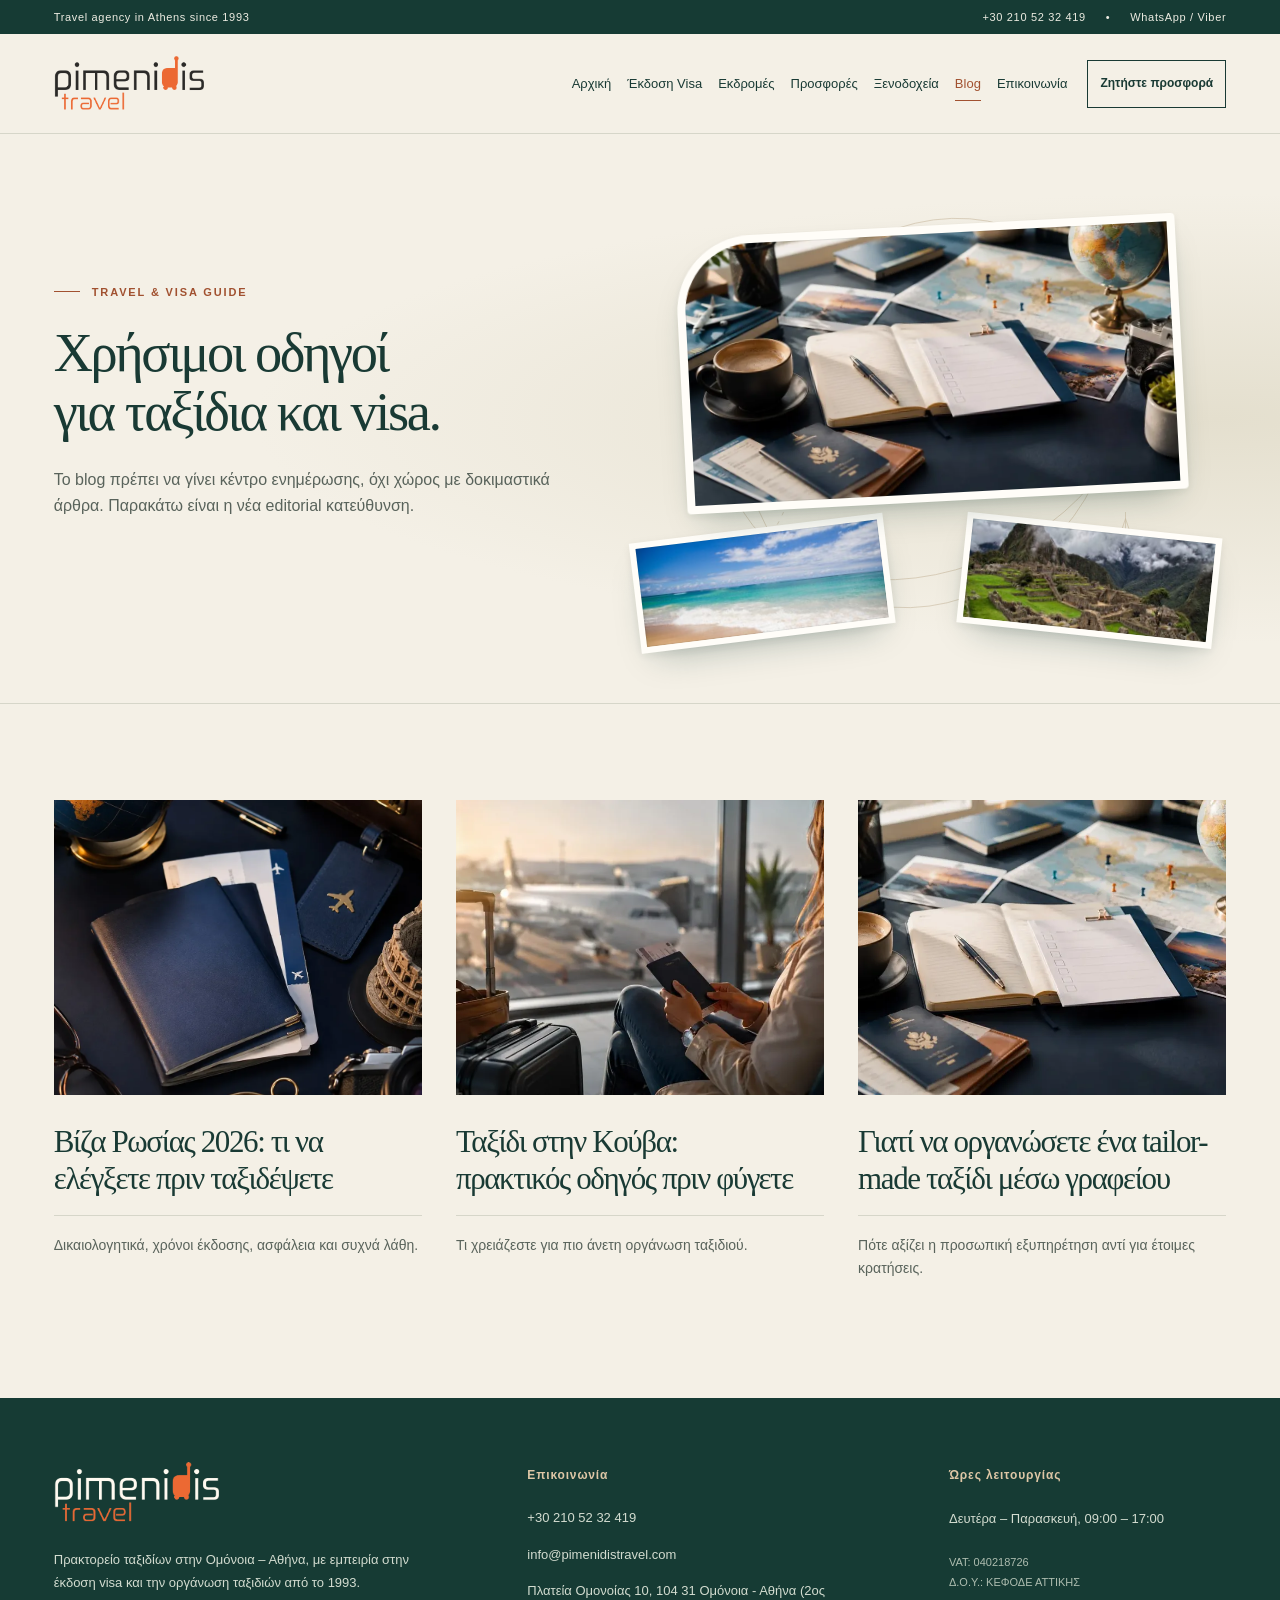
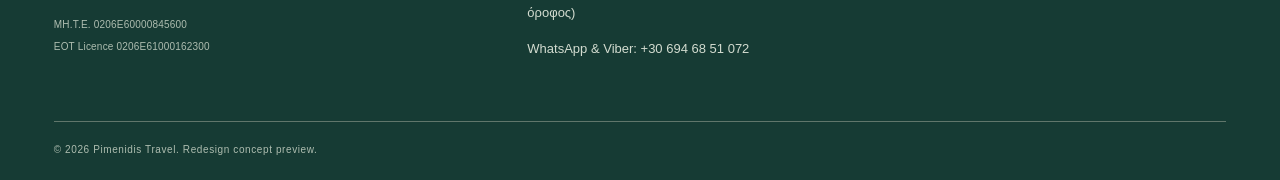
==== commit 11237e17: "fix: restore contact band contrast and transparent footer branding" ====
--- a/blog.html
+++ b/blog.html
@@ -1,3 +1,3 @@
 <!DOCTYPE html>
 
-<html lang="el"><head><script>document.documentElement.classList.add("js");</script><meta charset="utf-8"/><meta content="width=device-width, initial-scale=1" name="viewport"/><title>Travel &amp; Visa Blog | Pimenidis Travel</title><meta content="Χρήσιμοι οδηγοί για visa και ταξίδια από το Pimenidis Travel." name="description"/><link href="assets/editorial.css" rel="stylesheet"/><script defer="" src="assets/site.js"></script><link href="assets/depth.css" rel="stylesheet"/><script defer="" src="assets/depth.js"></script></head><body class="page-blog"><header class="site-header"><div class="topbar"><div>Travel agency in Athens since 1993</div><div><a href="tel:+302105232419">+30 210 52 32 419</a><span>•</span><a href="https://wa.me/306946851072" rel="noopener" target="_blank">WhatsApp / Viber</a></div></div><div class="nav-wrap"><a class="brand" href="index.html"><img alt="Pimenidis Travel" decoding="async" height="356" loading="eager" src="assets/logo.png" width="953"/></a><button aria-controls="primary-navigation" aria-expanded="false" aria-label="Άνοιγμα μενού" class="menu-toggle">☰</button><nav class="primary-nav" id="primary-navigation"><a class="" href="index.html">Αρχική</a><a class="" href="ekdosi-visa.html">Έκδοση Visa</a><a class="" href="ekdromes.html">Εκδρομές</a><a class="" href="prosfores.html">Προσφορές</a><a class="" href="kratisi-ksenodoxeiou.html">Ξενοδοχεία</a><a aria-current="page" class="active" href="blog.html">Blog</a><a class="" href="contact.html">Επικοινωνία</a></nav><a class="nav-cta" href="contact.html#quote">Ζητήστε προσφορά</a></div></header><main><section class="page-hero blog-hero"><div class="wrap"><p class="eyebrow light">Travel &amp; Visa Guide</p><h1>Χρήσιμοι οδηγοί για ταξίδια και visa.</h1><p>Το blog πρέπει να γίνει κέντρο ενημέρωσης, όχι χώρος με δοκιμαστικά άρθρα. Παρακάτω είναι η νέα editorial κατεύθυνση.</p></div><div class="page-hero-visual depth-interior-shell"><div class="depth-stage interior-depth" data-depth=""><svg aria-hidden="true" class="journey-orbits" fill="none" viewbox="0 0 640 600"><ellipse cx="320" cy="300" rx="290" ry="213" transform="rotate(-24 320 300)"></ellipse><ellipse cx="320" cy="300" rx="240" ry="278" transform="rotate(36 320 300)"></ellipse><path d="M35 510C220 470 71 61 385 82S489 460 605 185" stroke-dasharray="5 9"></path><circle cx="385" cy="82" r="7"></circle><path d="m573 480 12-36 12 36-12-7zM585 435v65M553 467h64"></path></svg><div class="depth-card depth-0" data-depth-card="0"><div class="depth-float"><img alt="" aria-hidden="true" class="hero-image" decoding="async" fetchpriority="high" height="720" loading="eager" sizes="(max-width:680px) 70vw, 42vw" src="assets/new-travel-guide-flatlay.webp" srcset="assets/new-travel-guide-flatlay-480.webp 480w, assets/new-travel-guide-flatlay-960.webp 960w, assets/new-travel-guide-flatlay.webp 1280w" width="1280"/></div></div><div class="depth-card depth-1" data-depth-card="1"><div class="depth-float"><img alt="" class="" decoding="async" fetchpriority="low" height="250" loading="eager" sizes="(max-width:680px) 38vw, 23vw" src="assets/blog-beach.jpg" srcset="assets/blog-beach.jpg 400w" width="400"/></div></div><div class="depth-card depth-2" data-depth-card="2"><div class="depth-float"><img alt="" class="" decoding="async" fetchpriority="low" height="250" loading="eager" sizes="(max-width:680px) 38vw, 23vw" src="assets/blog-machu.jpg" srcset="assets/blog-machu.jpg 400w" width="400"/></div></div></div></div></section><section class="wrap article-grid"><article><img alt="Visa documents" decoding="async" height="1254" loading="lazy" sizes="(max-width:680px) 90vw, 48vw" src="assets/new-visa-flatlay.webp" srcset="assets/new-visa-flatlay-480.webp 480w, assets/new-visa-flatlay-960.webp 960w, assets/new-visa-flatlay.webp 1254w" width="1254"/><h2>Βίζα Ρωσίας 2026: τι να ελέγξετε πριν ταξιδέψετε</h2><p>Δικαιολογητικά, χρόνοι έκδοσης, ασφάλεια και συχνά λάθη.</p></article><article><img alt="Beach travel" decoding="async" height="720" loading="lazy" sizes="(max-width:680px) 90vw, 48vw" src="assets/new-airport-traveler.webp" srcset="assets/new-airport-traveler-480.webp 480w, assets/new-airport-traveler-960.webp 960w, assets/new-airport-traveler.webp 1280w" width="1280"/><h2>Ταξίδι στην Κούβα: πρακτικός οδηγός πριν φύγετε</h2><p>Τι χρειάζεστε για πιο άνετη οργάνωση ταξιδιού.</p></article><article><img alt="Travel destination" decoding="async" height="720" loading="lazy" sizes="(max-width:680px) 90vw, 48vw" src="assets/new-travel-guide-flatlay.webp" srcset="assets/new-travel-guide-flatlay-480.webp 480w, assets/new-travel-guide-flatlay-960.webp 960w, assets/new-travel-guide-flatlay.webp 1280w" width="1280"/><h2>Γιατί να οργανώσετε ένα tailor-made ταξίδι μέσω γραφείου</h2><p>Πότε αξίζει η προσωπική εξυπηρέτηση αντί για έτοιμες κρατήσεις.</p></article></section></main><footer class="footer"><div class="wrap footer-grid"><div><img alt="Pimenidis Travel" class="footer-logo" decoding="async" height="356" loading="lazy" src="assets/logo.png" width="953"/><p>Πρακτορείο ταξιδίων στην Ομόνοια – Αθήνα, με εμπειρία στην έκδοση visa και την οργάνωση ταξιδιών από το 1993.</p><div class="licences"><span>ΜΗ.Τ.Ε. 0206Ε60000845600</span><span>EOT Licence 0206E61000162300</span></div></div><div><h3>Επικοινωνία</h3><a href="tel:+302105232419">+30 210 52 32 419</a><a href="mailto:info@pimenidistravel.com">info@pimenidistravel.com</a><a href="https://www.google.com/maps/search/?api=1&amp;query=%CE%A0%CE%BB%CE%B1%CF%84%CE%B5%CE%AF%CE%B1%20%CE%9F%CE%BC%CE%BF%CE%BD%CE%BF%CE%AF%CE%B1%CF%82%2010%20104%2031%20%CE%91%CE%B8%CE%AE%CE%BD%CE%B1" rel="noopener" target="_blank">Πλατεία Ομονοίας 10, 104 31 Ομόνοια - Αθήνα (2ος όροφος)</a><a href="https://wa.me/306946851072" rel="noopener" target="_blank">WhatsApp &amp; Viber: +30 694 68 51 072</a></div><div><h3>Ώρες λειτουργίας</h3><p>Δευτέρα – Παρασκευή, 09:00 – 17:00</p><p class="small">VAT: 040218726<br/>Δ.Ο.Υ.: ΚΕΦΟΔΕ ΑΤΤΙΚΗΣ</p></div></div><div class="legal">© 2026 Pimenidis Travel. Redesign concept preview.</div></footer><div class="mobile-actions"><a href="tel:+302105232419">Κλήση</a><a href="https://wa.me/306946851072" rel="noopener" target="_blank">WhatsApp</a><a href="ekdosi-visa.html">Visa</a></div></body></html>+<html lang="el"><head><script>document.documentElement.classList.add("js");</script><meta charset="utf-8"/><meta content="width=device-width, initial-scale=1" name="viewport"/><title>Travel &amp; Visa Blog | Pimenidis Travel</title><meta content="Χρήσιμοι οδηγοί για visa και ταξίδια από το Pimenidis Travel." name="description"/><link href="assets/editorial.css" rel="stylesheet"/><script defer="" src="assets/site.js"></script><link href="assets/depth.css" rel="stylesheet"/><script defer="" src="assets/depth.js"></script></head><body class="page-blog"><header class="site-header"><div class="topbar"><div>Travel agency in Athens since 1993</div><div><a href="tel:+302105232419">+30 210 52 32 419</a><span>•</span><a href="https://wa.me/306946851072" rel="noopener" target="_blank">WhatsApp / Viber</a></div></div><div class="nav-wrap"><a class="brand" href="index.html"><img alt="Pimenidis Travel" decoding="async" height="356" loading="eager" src="assets/logo.png" width="953"/></a><button aria-controls="primary-navigation" aria-expanded="false" aria-label="Άνοιγμα μενού" class="menu-toggle">☰</button><nav class="primary-nav" id="primary-navigation"><a class="" href="index.html">Αρχική</a><a class="" href="ekdosi-visa.html">Έκδοση Visa</a><a class="" href="ekdromes.html">Εκδρομές</a><a class="" href="prosfores.html">Προσφορές</a><a class="" href="kratisi-ksenodoxeiou.html">Ξενοδοχεία</a><a aria-current="page" class="active" href="blog.html">Blog</a><a class="" href="contact.html">Επικοινωνία</a></nav><a class="nav-cta" href="contact.html#quote">Ζητήστε προσφορά</a></div></header><main><section class="page-hero blog-hero"><div class="wrap"><p class="eyebrow light">Travel &amp; Visa Guide</p><h1>Χρήσιμοι οδηγοί για ταξίδια και visa.</h1><p>Το blog πρέπει να γίνει κέντρο ενημέρωσης, όχι χώρος με δοκιμαστικά άρθρα. Παρακάτω είναι η νέα editorial κατεύθυνση.</p></div><div class="page-hero-visual depth-interior-shell"><div class="depth-stage interior-depth" data-depth=""><svg aria-hidden="true" class="journey-orbits" fill="none" viewbox="0 0 640 600"><ellipse cx="320" cy="300" rx="290" ry="213" transform="rotate(-24 320 300)"></ellipse><ellipse cx="320" cy="300" rx="240" ry="278" transform="rotate(36 320 300)"></ellipse><path d="M35 510C220 470 71 61 385 82S489 460 605 185" stroke-dasharray="5 9"></path><circle cx="385" cy="82" r="7"></circle><path d="m573 480 12-36 12 36-12-7zM585 435v65M553 467h64"></path></svg><div class="depth-card depth-0" data-depth-card="0"><div class="depth-float"><img alt="" aria-hidden="true" class="hero-image" decoding="async" fetchpriority="high" height="720" loading="eager" sizes="(max-width:680px) 70vw, 42vw" src="assets/new-travel-guide-flatlay.webp" srcset="assets/new-travel-guide-flatlay-480.webp 480w, assets/new-travel-guide-flatlay-960.webp 960w, assets/new-travel-guide-flatlay.webp 1280w" width="1280"/></div></div><div class="depth-card depth-1" data-depth-card="1"><div class="depth-float"><img alt="" class="" decoding="async" fetchpriority="low" height="250" loading="eager" sizes="(max-width:680px) 38vw, 23vw" src="assets/blog-beach.jpg" srcset="assets/blog-beach.jpg 400w" width="400"/></div></div><div class="depth-card depth-2" data-depth-card="2"><div class="depth-float"><img alt="" class="" decoding="async" fetchpriority="low" height="250" loading="eager" sizes="(max-width:680px) 38vw, 23vw" src="assets/blog-machu.jpg" srcset="assets/blog-machu.jpg 400w" width="400"/></div></div></div></div></section><section class="wrap article-grid"><article><img alt="Visa documents" decoding="async" height="1254" loading="lazy" sizes="(max-width:680px) 90vw, 48vw" src="assets/new-visa-flatlay.webp" srcset="assets/new-visa-flatlay-480.webp 480w, assets/new-visa-flatlay-960.webp 960w, assets/new-visa-flatlay.webp 1254w" width="1254"/><h2>Βίζα Ρωσίας 2026: τι να ελέγξετε πριν ταξιδέψετε</h2><p>Δικαιολογητικά, χρόνοι έκδοσης, ασφάλεια και συχνά λάθη.</p></article><article><img alt="Beach travel" decoding="async" height="720" loading="lazy" sizes="(max-width:680px) 90vw, 48vw" src="assets/new-airport-traveler.webp" srcset="assets/new-airport-traveler-480.webp 480w, assets/new-airport-traveler-960.webp 960w, assets/new-airport-traveler.webp 1280w" width="1280"/><h2>Ταξίδι στην Κούβα: πρακτικός οδηγός πριν φύγετε</h2><p>Τι χρειάζεστε για πιο άνετη οργάνωση ταξιδιού.</p></article><article><img alt="Travel destination" decoding="async" height="720" loading="lazy" sizes="(max-width:680px) 90vw, 48vw" src="assets/new-travel-guide-flatlay.webp" srcset="assets/new-travel-guide-flatlay-480.webp 480w, assets/new-travel-guide-flatlay-960.webp 960w, assets/new-travel-guide-flatlay.webp 1280w" width="1280"/><h2>Γιατί να οργανώσετε ένα tailor-made ταξίδι μέσω γραφείου</h2><p>Πότε αξίζει η προσωπική εξυπηρέτηση αντί για έτοιμες κρατήσεις.</p></article></section></main><footer class="footer"><div class="wrap footer-grid"><div><img alt="Pimenidis Travel" class="footer-logo" decoding="async" height="356" loading="lazy" src="assets/logo-cinema.png" width="953"/><p>Πρακτορείο ταξιδίων στην Ομόνοια – Αθήνα, με εμπειρία στην έκδοση visa και την οργάνωση ταξιδιών από το 1993.</p><div class="licences"><span>ΜΗ.Τ.Ε. 0206Ε60000845600</span><span>EOT Licence 0206E61000162300</span></div></div><div><h3>Επικοινωνία</h3><a href="tel:+302105232419">+30 210 52 32 419</a><a href="mailto:info@pimenidistravel.com">info@pimenidistravel.com</a><a href="https://www.google.com/maps/search/?api=1&amp;query=%CE%A0%CE%BB%CE%B1%CF%84%CE%B5%CE%AF%CE%B1%20%CE%9F%CE%BC%CE%BF%CE%BD%CE%BF%CE%AF%CE%B1%CF%82%2010%20104%2031%20%CE%91%CE%B8%CE%AE%CE%BD%CE%B1" rel="noopener" target="_blank">Πλατεία Ομονοίας 10, 104 31 Ομόνοια - Αθήνα (2ος όροφος)</a><a href="https://wa.me/306946851072" rel="noopener" target="_blank">WhatsApp &amp; Viber: +30 694 68 51 072</a></div><div><h3>Ώρες λειτουργίας</h3><p>Δευτέρα – Παρασκευή, 09:00 – 17:00</p><p class="small">VAT: 040218726<br/>Δ.Ο.Υ.: ΚΕΦΟΔΕ ΑΤΤΙΚΗΣ</p></div></div><div class="legal">© 2026 Pimenidis Travel. Redesign concept preview.</div></footer><div class="mobile-actions"><a href="tel:+302105232419">Κλήση</a><a href="https://wa.me/306946851072" rel="noopener" target="_blank">WhatsApp</a><a href="ekdosi-visa.html">Visa</a></div></body></html>
--- a/assets/editorial.css
+++ b/assets/editorial.css
@@ -5,7 +5,7 @@
 .hero{padding:36px 0 56px;border-bottom:1px solid var(--line)}.hero-grid{display:grid;grid-template-columns:1.11fr 1fr;gap:clamp(34px,5vw,80px);align-items:stretch}.hero-copy{padding-block:32px 12px;align-self:center}.hero-copy .eyebrow{max-width:410px}.hero-copy .lead{font-size:17px;color:var(--muted);max-width:550px;line-height:1.75}.hero-actions{display:flex;gap:12px;flex-wrap:wrap;margin-block:30px}.btn{display:inline-flex;align-items:center;justify-content:center;gap:14px;min-height:52px;padding:14px 20px;border:1px solid var(--ink);border-radius:0;text-decoration:none;font-size:12px;font-weight:700;line-height:1.6;cursor:pointer;transition:background .2s,color .2s,transform .2s}.btn::after{content:"↗";font-size:19px;line-height:1}.btn.primary{background:var(--ink);color:var(--white)}.btn.primary:hover{background:var(--copper);border-color:var(--copper)}.btn.ghost{background:transparent;color:var(--ink);border-color:#b4b9ac}.btn.ghost:hover{background:#e6e2d8}.trust-row{display:flex;flex-wrap:wrap;gap:8px 18px;border-top:1px solid var(--line);padding-top:20px;margin-top:34px;font-size:10px;color:var(--muted);letter-spacing:.03em}.trust-row span:first-child{color:var(--copper);font-weight:700}.hero-visual{position:relative;min-width:0;display:flex;flex-direction:column}.hero-image{width:100%;height:100%;object-fit:cover}.hero-visual>.hero-image{flex:1;min-height:390px;max-height:590px;object-position:48% center;border-top-left-radius:140px}.hero-card{position:relative;background:var(--dark);color:var(--paper);padding:24px 28px;display:grid;grid-template-columns:1fr 1fr;gap:0 22px}.hero-card h2{font-family:Arial,"Segoe UI",sans-serif;font-size:17px;letter-spacing:0;margin:0 0 8px;grid-column:1/-1}.hero-card p{font-size:12px;line-height:1.65;color:#c5d2c4;margin:0 0 14px;grid-column:1/-1;max-width:440px}.quick{font-size:12px;text-decoration:none;border-top:1px solid #648076;padding-top:12px;white-space:nowrap}.quick::after{content:"↗";float:right;color:#dab891}
 .service-intro,.process,.faq,.article-grid{padding-block:96px}.service-intro>h2{max-width:720px}.service-grid{display:grid;grid-template-columns:repeat(4,minmax(0,1fr));margin-top:46px}.service-card{position:relative;display:block;padding:28px 26px 26px 0;text-decoration:none;border-top:1px solid var(--ink);border-right:1px solid var(--line);margin-right:26px;min-height:260px;transition:color .2s}.service-card:last-child{border-right:0;margin-right:0}.service-card>span{display:block;color:var(--copper);font-family:Georgia,serif;font-size:35px;line-height:1;margin-bottom:36px;font-style:italic}.service-card h3{font-family:Georgia,serif;font-size:29px;font-weight:400;line-height:1.12}.service-card p{color:var(--muted);font-size:14px;margin-bottom:0;line-height:1.8}.service-card:hover{color:var(--copper)}a.service-card::after{content:"↗";position:absolute;right:24px;top:29px;font-size:24px;color:var(--copper)}.visa-band{background:var(--dark);color:var(--paper);padding-block:90px;position:relative;overflow:hidden}.visa-band::after{content:"";position:absolute;left:-170px;bottom:-320px;width:630px;height:630px;border:1px solid #73908040;border-radius:50%;pointer-events:none}.visa-band-grid{display:grid;grid-template-columns:1fr 1fr;gap:100px;align-items:center}.visa-band h2{font-size:clamp(35px,3.3vw,51px)}.visa-band p:not(.eyebrow){font-size:15px;color:#c1d0c3;max-width:510px;margin:0}.visa-band .eyebrow{color:#dab891}.country-grid{display:grid;grid-template-columns:1fr 1fr;gap:0 32px}.country-grid a{position:relative;padding:22px 0;border-bottom:1px solid #637c6f;text-decoration:none;font-size:17px}.country-grid a::after{content:"↗";float:right;color:#dab891}.country-grid a:hover{color:#dab891}.process>h2{max-width:740px}.steps{display:grid;grid-template-columns:repeat(3,minmax(0,1fr));gap:45px;margin-top:50px}.steps>div{position:relative;border-top:1px solid var(--line);padding-top:27px}.steps b{font:italic 55px Georgia,serif;color:#a06b46;display:block;margin-bottom:23px}.steps h3{max-width:330px}.steps p{font-size:14px;color:var(--muted);max-width:340px}.split{display:grid;grid-template-columns:1.1fr 1fr;gap:90px;align-items:center;padding-block:10px 95px}.split img{width:100%;aspect-ratio:1.12;object-fit:cover;border-top-right-radius:130px}.split p:not(.eyebrow){color:var(--muted);font-size:15px}.split h2{max-width:490px}.faq{border-top:1px solid var(--line);display:grid;grid-template-columns:.75fr 1.25fr;column-gap:90px;padding-block:80px 100px}.faq>.eyebrow{grid-column:1;margin-bottom:16px}.faq>h2{grid-column:1;grid-row:2/5;max-width:280px}.faq details{grid-column:2;border-bottom:1px solid var(--line);padding:22px 0}.faq details:first-of-type{grid-row:1/3;border-top:1px solid var(--line)}.faq summary{display:flex;align-items:center;justify-content:space-between;gap:18px;list-style:none;font-size:16px;cursor:pointer}.faq summary::-webkit-details-marker{display:none}.faq summary::after{content:"+";font-weight:400;font-size:25px;color:var(--copper)}.faq details[open] summary::after{content:"−"}.faq details p{font-size:14px;color:var(--muted);margin:16px 30px 0 0}
 .page-hero{display:grid;grid-template-columns:1.08fr 1fr;min-height:540px;border-bottom:1px solid var(--line);padding:40px var(--gutter) 55px;gap:clamp(35px,5vw,80px);align-items:center;max-width:1440px;margin:auto}.page-hero>.wrap{width:auto;margin:0;padding-block:30px}.page-hero h1{font-size:clamp(42px,4.5vw,68px);max-width:720px}.page-hero p:not(.eyebrow){color:var(--muted);font-size:16px;max-width:570px}.page-hero .eyebrow{color:var(--copper)}.page-hero-visual{height:100%;min-height:430px;max-height:620px;overflow:hidden;border-top-left-radius:140px;align-self:stretch}.page-hero .hero-image{min-height:430px}.visa-hero .hero-image{object-position:50% center}.trips-hero .page-hero-visual{border-radius:0 0 130px 0}.hotel-hero .page-hero-visual{border-radius:140px 140px 0 0}.blog-hero .page-hero-visual{border-radius:0;min-height:320px;max-height:430px;align-self:center}.blog-hero .hero-image{min-height:320px}.contact-hero{grid-template-columns:1.5fr .5fr;min-height:410px}.contact-hero .page-hero-visual{min-height:240px;max-height:300px;border-radius:0;align-self:center;display:flex;justify-content:center}.contact-hero .hero-image{width:180px;min-height:0;object-fit:contain;opacity:.7}.notice{border-left:2px solid var(--copper);padding:15px 24px;margin-block:55px 46px;max-width:1040px;font-size:14px;color:var(--muted)}.notice strong{color:var(--ink)}.cards.countries{display:grid;grid-template-columns:repeat(3,minmax(0,1fr));column-gap:45px;counter-reset:countries;margin-bottom:30px}.cards article{position:relative;border-top:1px solid var(--line);padding:32px 0 38px;scroll-margin-top:35px}.cards article::before{counter-increment:countries;content:counter(countries,decimal-leading-zero);display:block;font:italic 25px Georgia,serif;color:var(--copper);margin-bottom:24px}.cards h2{font-size:33px;margin-bottom:18px}.cards p{font-size:14px;color:var(--muted);margin:0}.page-ekdosi-visa .process{border-top:1px solid var(--line);margin-top:30px}.promo{margin-top:65px;padding:42px 50px;background:#e7dfcf;border-left:3px solid var(--copper);display:grid;grid-template-columns:1.1fr 1fr;gap:0 60px}.promo span{grid-column:1/-1;text-transform:uppercase;letter-spacing:.14em;font-size:10px;color:var(--copper);margin-bottom:22px;font-weight:700}.promo h2{font-size:42px;margin-bottom:0}.promo p{align-self:center;font-size:15px;color:var(--muted);margin-bottom:0}.page-ekdromes main>.wrap{padding-bottom:85px}.page-ekdromes .service-grid{grid-template-columns:repeat(3,minmax(0,1fr));margin-top:60px}.page-ekdromes .service-card{min-height:190px}.article-grid{grid-template-columns:repeat(3,minmax(0,1fr));display:grid;gap:34px}.article-grid article{min-width:0}.article-grid img{width:100%;aspect-ratio:1.25;object-fit:cover;margin-bottom:28px}.article-grid h2{font-size:31px;line-height:1.2;margin-bottom:18px}.article-grid p{font-size:14px;color:var(--muted);border-top:1px solid var(--line);padding-top:18px}
-.form-section,.contact-grid{display:grid;grid-template-columns:.85fr 1.15fr;gap:90px;padding-block:85px 100px;align-items:start}.form-section>div{padding-top:25px}.form-section p:not(.eyebrow){color:var(--muted);font-size:15px;max-width:360px}.smart-form{background:#e9e8de;padding:38px;display:grid;grid-template-columns:1fr 1fr;gap:23px 22px}.smart-form>h2{grid-column:1/-1;font-size:38px}.smart-form label{display:grid;gap:9px;font-size:12px;font-weight:700;min-width:0}.smart-form label:has(textarea){grid-column:1/-1}.smart-form input,.smart-form select,.smart-form textarea{width:100%;min-width:0;background:var(--white);border:1px solid #c1c6b6;border-radius:0;padding:13px 12px;color:var(--ink);font-size:16px;min-height:49px}.smart-form textarea{min-height:140px;resize:vertical}.smart-form .btn{grid-column:1/-1;justify-self:start;min-width:180px}.contact-panel{padding-top:10px}.contact-panel h2{font-size:37px}.contact-panel a{display:block;border-bottom:1px solid var(--line);padding-block:16px;text-decoration:none;font-size:15px;overflow-wrap:anywhere}.contact-panel a:first-of-type{font-family:Georgia,serif;font-size:34px;letter-spacing:-.03em}.contact-panel a:hover{color:var(--copper)}.contact-panel p{font-size:13px;color:var(--muted);margin-top:24px}.contact-panel img{height:115px;width:auto;object-fit:contain;transform:rotate(-20deg);margin:30px auto 0;opacity:.65}.footer{background:var(--dark);color:#d3dcd0;padding:64px 0 22px}.footer-grid{display:grid;grid-template-columns:1.15fr 1fr .8fr;gap:75px}.footer-logo{width:165px;background:var(--paper);padding:12px;margin-bottom:24px}.footer p{font-size:13px;line-height:1.8}.footer h3{font-size:12px;font-weight:700;color:#dec7a6;letter-spacing:.07em;margin:5px 0 24px}.footer a{display:block;text-decoration:none;font-size:13px;margin-bottom:15px;overflow-wrap:anywhere}.footer a:hover{color:#dec7a6;text-decoration:underline}.licences{display:grid;gap:6px;font-size:10px;letter-spacing:.02em;color:#aebdb0}.footer .small{font-size:11px;color:#aebdb0}.legal{width:min(1288px,calc(100% - var(--gutter)*2));margin:46px auto 0;border-top:1px solid #60766b;padding-top:20px;font-size:10px;letter-spacing:.06em;color:#aebdb0}.mobile-actions{display:none}
+.form-section,.contact-grid{display:grid;grid-template-columns:.85fr 1.15fr;gap:90px;padding-block:85px 100px;align-items:start}.form-section>div{padding-top:25px}.form-section p:not(.eyebrow){color:var(--muted);font-size:15px;max-width:360px}.smart-form{background:#e9e8de;padding:38px;display:grid;grid-template-columns:1fr 1fr;gap:23px 22px}.smart-form>h2{grid-column:1/-1;font-size:38px}.smart-form label{display:grid;gap:9px;font-size:12px;font-weight:700;min-width:0}.smart-form label:has(textarea){grid-column:1/-1}.smart-form input,.smart-form select,.smart-form textarea{width:100%;min-width:0;background:var(--white);border:1px solid #c1c6b6;border-radius:0;padding:13px 12px;color:var(--ink);font-size:16px;min-height:49px}.smart-form textarea{min-height:140px;resize:vertical}.smart-form .btn{grid-column:1/-1;justify-self:start;min-width:180px}.contact-panel{padding-top:10px}.contact-panel h2{font-size:37px}.contact-panel a{display:block;border-bottom:1px solid var(--line);padding-block:16px;text-decoration:none;font-size:15px;overflow-wrap:anywhere}.contact-panel a:first-of-type{font-family:Georgia,serif;font-size:34px;letter-spacing:-.03em}.contact-panel a:hover{color:var(--copper)}.contact-panel p{font-size:13px;color:var(--muted);margin-top:24px}.contact-panel img{height:115px;width:auto;object-fit:contain;transform:rotate(-20deg);margin:30px auto 0;opacity:.65}.footer{background:var(--dark);color:#d3dcd0;padding:64px 0 22px}.footer-grid{display:grid;grid-template-columns:1.15fr 1fr .8fr;gap:75px}.footer .footer-logo{width:165px;background:transparent;padding:0;margin-bottom:24px}.footer p{font-size:13px;line-height:1.8}.footer h3{font-size:12px;font-weight:700;color:#dec7a6;letter-spacing:.07em;margin:5px 0 24px}.footer a{display:block;text-decoration:none;font-size:13px;margin-bottom:15px;overflow-wrap:anywhere}.footer a:hover{color:#dec7a6;text-decoration:underline}.licences{display:grid;gap:6px;font-size:10px;letter-spacing:.02em;color:#aebdb0}.footer .small{font-size:11px;color:#aebdb0}.legal{width:min(1288px,calc(100% - var(--gutter)*2));margin:46px auto 0;border-top:1px solid #60766b;padding-top:20px;font-size:10px;letter-spacing:.06em;color:#aebdb0}.mobile-actions{display:none}
 @media(min-width:1600px){.hero-grid{gap:90px}.hero{padding-block:54px 75px}}
 @media(max-width:1150px){.nav-wrap{gap:20px}.primary-nav{gap:16px}.nav-cta{display:none}.hero-grid{gap:35px}h1{font-size:55px}.hero-actions{gap:10px}.hero-actions .btn{padding-inline:15px;font-size:11px}.hero-card{padding:22px}.hero-card .quick{font-size:11px}.visa-band-grid,.split,.form-section,.contact-grid{gap:50px}.footer-grid{gap:40px}}
 @media(max-width:900px){.topbar{font-size:10px}.topbar>div:last-child{gap:12px}.nav-wrap{min-height:83px;padding-block:15px;flex-wrap:wrap}.brand img{width:145px}.js .menu-toggle{display:block;margin-left:auto}.primary-nav{flex-basis:100%;margin:0;flex-wrap:wrap}.js .primary-nav{display:none;position:absolute;left:var(--gutter);right:var(--gutter);top:calc(100% - 1px);background:var(--white);padding:18px 25px;border:1px solid var(--line);box-shadow:0 18px 30px #193a3415;flex-direction:column;gap:0;align-items:stretch}.js .primary-nav.open{display:flex}.primary-nav a{font-size:15px;padding-block:12px}.hero-grid{grid-template-columns:1.03fr 1fr;gap:28px}h1{font-size:44px}.hero-copy{padding-block:12px}.hero-copy .eyebrow{font-size:9px}.hero-copy .lead{font-size:14px}.hero-actions .btn{width:100%;font-size:12px}.hero-visual>.hero-image{min-height:340px;border-top-left-radius:100px}.hero-card{display:block;padding:23px}.hero-card .quick{display:block;margin-top:10px}.hero-card h2{font-size:16px}.hero-card p{font-size:11px}.trust-row{font-size:9px;gap:6px 12px}.service-grid{grid-template-columns:1fr 1fr;gap:30px 0}.service-card{min-height:240px}.service-card:nth-child(2){border-right:0;margin-right:0}.service-card:nth-child(3),.service-card:nth-child(4){padding-bottom:0}.service-intro,.process,.article-grid{padding-block:65px}.visa-band{padding-block:65px}.visa-band-grid{gap:40px;grid-template-columns:1fr 1fr}.country-grid{gap:0 20px;grid-template-columns:1fr}.country-grid a{font-size:15px;padding-block:10px}.steps{gap:25px}.steps h3{font-size:17px}.split{gap:35px;padding-block:10px 65px}.split h2{font-size:34px}.faq{column-gap:40px;padding-block:60px}.faq summary{font-size:14px}.page-hero{gap:28px;min-height:480px;padding-block:35px 40px}.page-hero h1{font-size:44px}.page-hero-visual,.page-hero .hero-image{min-height:390px}.page-hero p:not(.eyebrow){font-size:14px}.contact-hero{grid-template-columns:1.4fr .6fr;min-height:350px}.contact-hero .page-hero-visual{min-height:180px}.contact-hero .hero-image{min-height:0;width:120px}.cards.countries{grid-template-columns:1fr 1fr;gap:0 35px}.cards h2{font-size:31px}.article-grid{gap:22px}.article-grid h2{font-size:25px}.article-grid img{aspect-ratio:1}.promo{padding:32px;gap:30px}.promo h2{font-size:33px}.form-section,.contact-grid{gap:35px;grid-template-columns:.85fr 1.15fr;padding-block:55px 70px}.smart-form{padding:25px;grid-template-columns:1fr}.smart-form>h2{font-size:33px}.contact-panel a:first-of-type{font-size:27px}.footer-grid{grid-template-columns:1fr 1fr;gap:32px}.footer-grid>div:last-child{grid-column:2;grid-row:2}.footer-grid>div:first-child{grid-row:1/3}.footer{padding-bottom:90px}.mobile-actions{display:flex;position:fixed;bottom:0;left:0;right:0;z-index:40;background:var(--dark);border-top:1px solid #667c70;padding-bottom:env(safe-area-inset-bottom)}.mobile-actions a{flex:1;padding:14px 8px;text-align:center;text-decoration:none;font-size:12px;color:var(--paper);border-right:1px solid #61776b}.mobile-actions a:last-child{background:#9c4d30;border:0}}
